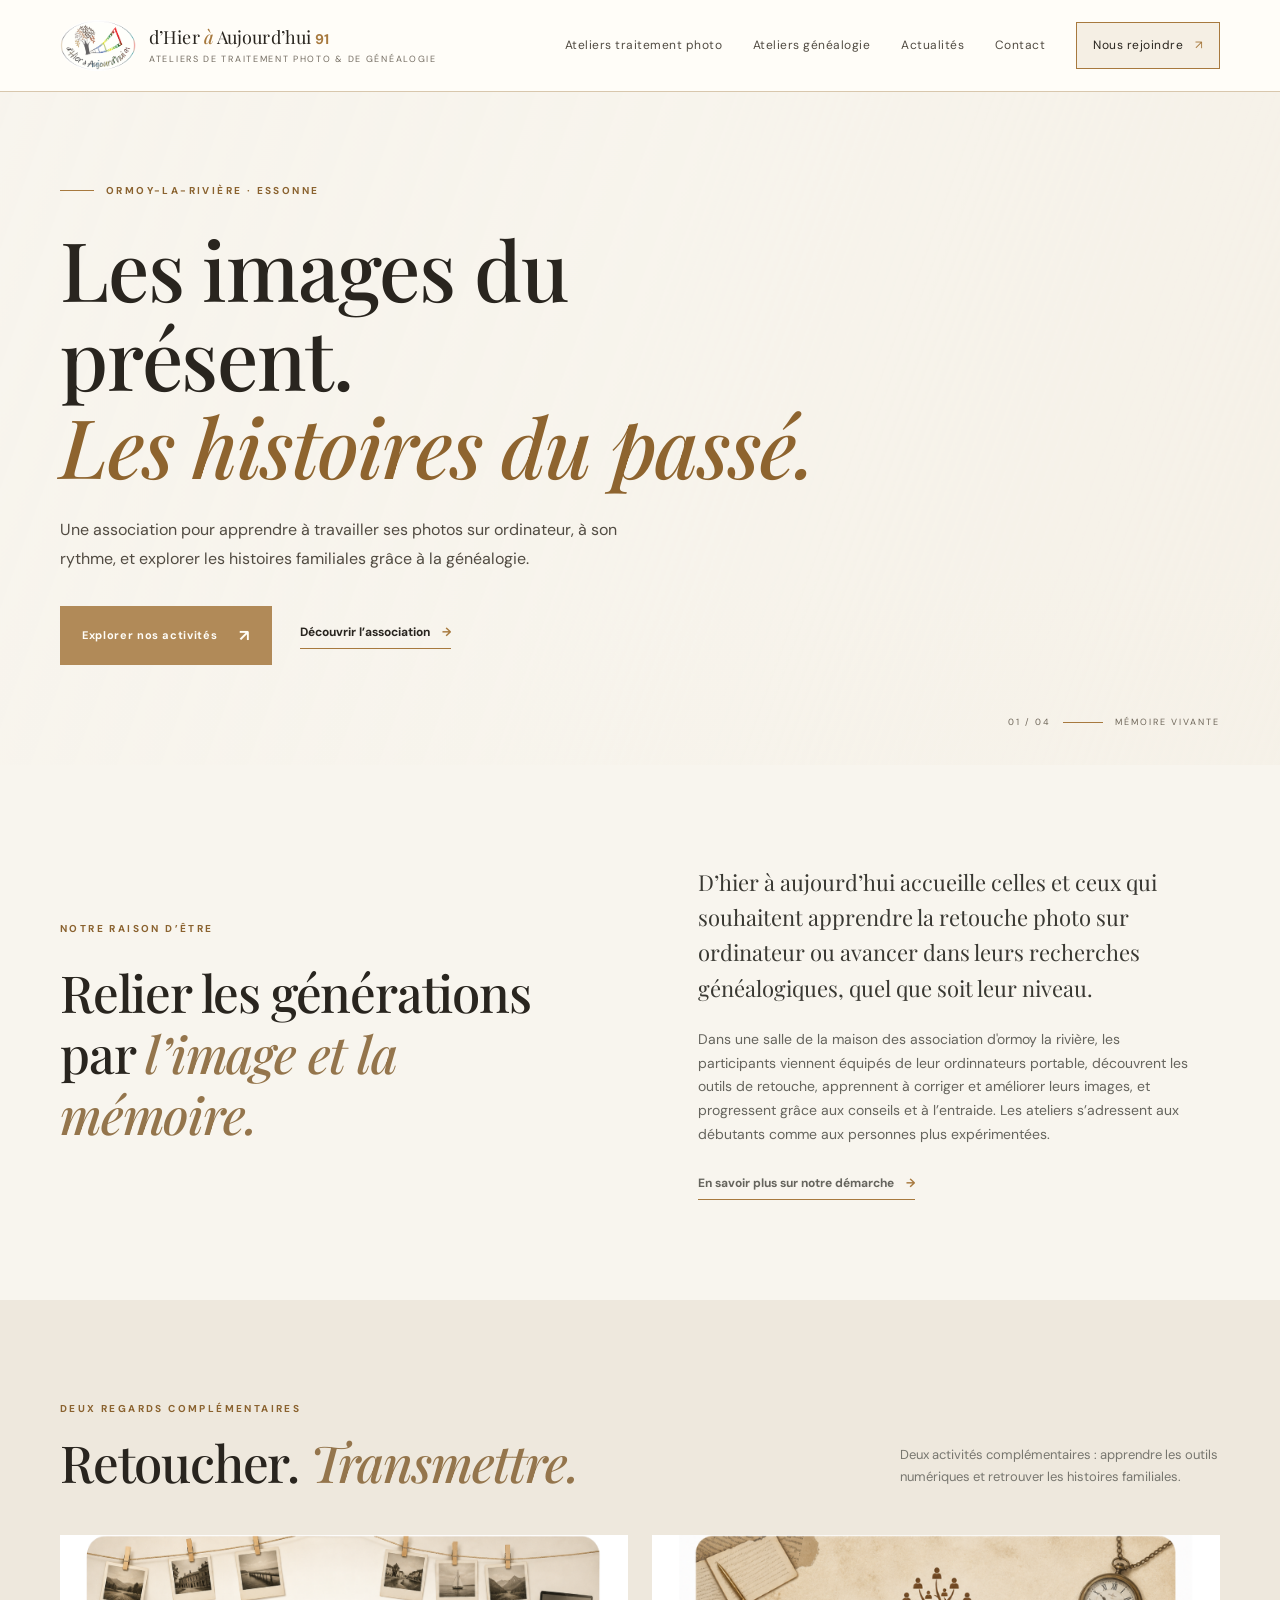
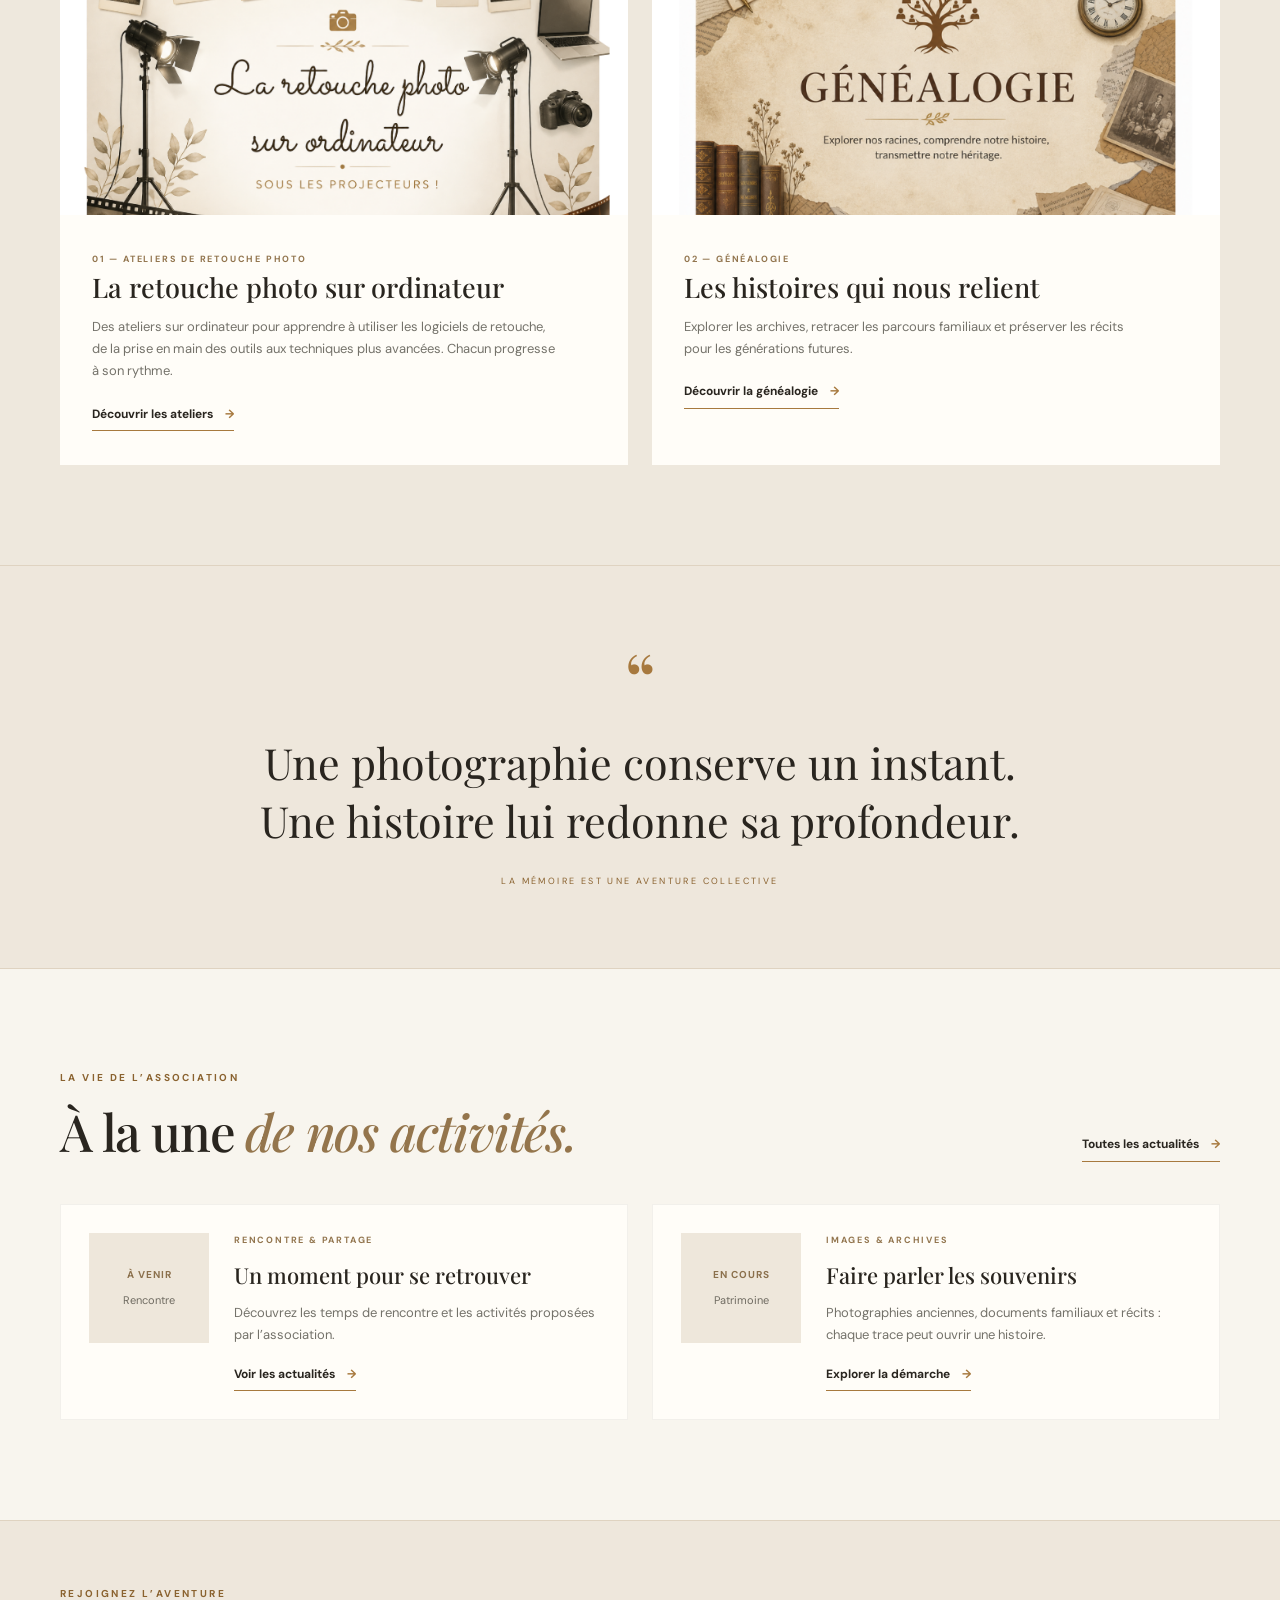
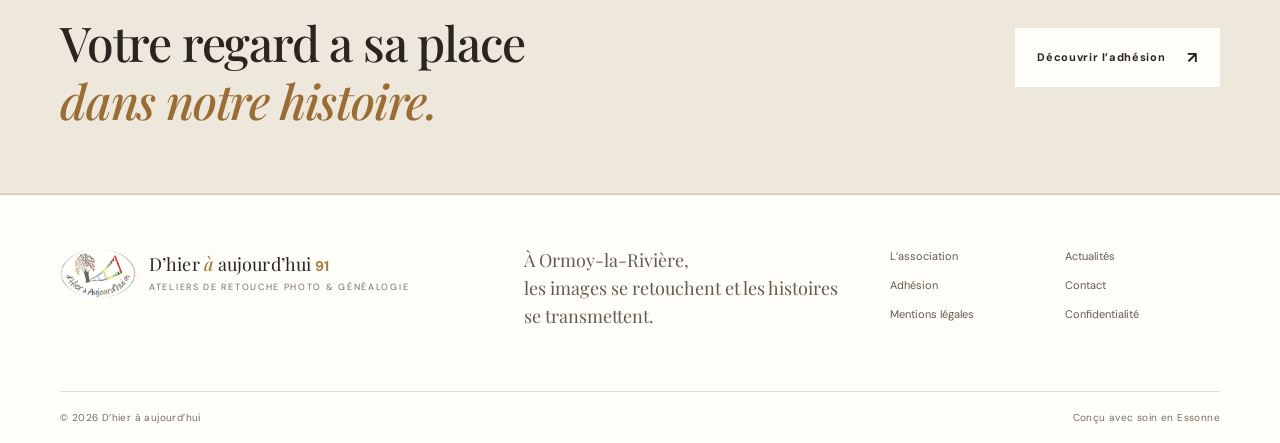
==== index.html @ 3e9edaaa "Update index.html ssssssssssssssssssssssssssss" ====
<!doctype html>


<html lang="fr">
  
<head>
  
  <meta charset="utf-8">
  <meta name="viewport" content="width=device-width, initial-scale=1">
  <title>D’hier à aujourd’hui — Retouche photo & généalogie à Ormoy-la-Rivière</title>
  <meta name="description" content="D’hier à aujourd’hui, association à Ormoy-la-Rivière : ateliers de retouche photo sur ordinateur et généalogie.">
  <meta name="robots" content="index,follow">
  <link rel="canonical" href="https://matmat-1313.github.io/D-hier-aujourd-hui-91-page-test/">
  <meta name="theme-color" content="#fffdf8">
  <meta property="og:type" content="website">
  <meta property="og:locale" content="fr_FR">
  <meta property="og:site_name" content="D’hier à aujourd’hui">
  <meta property="og:title" content="D’hier à aujourd’hui — La mémoire en images">
  <meta property="og:description" content="Apprendre la retouche photo sur ordinateur et explorer la généalogie à Ormoy-la-Rivière.">
  <meta property="og:url" content="https://matmat-1313.github.io/D-hier-aujourd-hui-91-page-test/">
  <link rel="icon" href="logo-association.png" type="image/svg+xml">
  <link rel="stylesheet" href="style.css">
  <script src="main.js" defer></script>
  
</head>

  
<body>
  
<a class="skip-link" href="#contenu">Aller au contenu</a>
<header class="site-header">
  <div class="container header-inner">
    <a class="brand" href="index.html" aria-label="D’hier à aujourd’hui, accueil">
      <img class="brand-logo" src="logo-association.png" alt="">
      <span class="brand-name">d’Hier <em>à</em> Aujourd’hui <strong class="brand-number">91</strong>
        <small>Ateliers de traitement photo & de généalogie</small>
      </span>
    </a>
    
    <button class="menu-toggle" aria-expanded="false" aria-controls="navigation" aria-label="Ouvrir le menu">
      <span></span>
      </span>
      <span></span>
    </button>
    
    <nav id="navigation" class="nav" aria-label="Navigation principale">
      <a href="photographie.html">Ateliers traitement photo</a>
      <a href="genealogie.html">Ateliers généalogie</a>
      <a href="actualites.html">Actualités</a>
      <a href="contact.html">Contact</a>
      <a class="nav-cta" href="adhesion.html">Nous rejoindre <span aria-hidden="true">↗</span>
      </a>
    </nav>
  </div>
</header>
  
<main id="contenu">
  <section class="hero">
    <div class="hero-image" role="img" aria-label="Composition artistique évoquant les archives photographiques et la mémoire"></div>
    <div class="hero-shade">
    </div>
    
    <div class="container hero-content">
      <p class="eyebrow">
        <span class="eyebrow-line">
      </span> Ormoy-la-Rivière · Essonne</p>
      
      <h1>Les images du présent.<br><em>Les histoires du passé.</em>
      </h1>
      
      <p class="hero-lede">Une association pour apprendre à travailler ses photos sur ordinateur, à son rythme, et explorer les histoires familiales grâce à la généalogie.</p>
      <div class="hero-actions">
        <a class="button button-bronze" href="photographie.html">Explorer nos activités <span aria-hidden="true">↗</span>
        </a>
        
        <a class="text-link light-link" href="association.html">Découvrir l’association <span aria-hidden="true">→</span>
        </a>
      </div>
    </div>
  
    <div class="hero-index" aria-hidden="true">01 / 04 <span>
    </span> MÉMOIRE VIVANTE</div>
  </section>
  
  <section class="intro section-pad">
    <div class="container intro-grid">
      
      <div>
        <p class="eyebrow dark-eyebrow">Notre raison d’être</p>
        <h2>Relier les générations<br>par <em>l’image et la mémoire.</em>
        </h2>
      </div>
      
      <div class="intro-copy">
        <p class="lead">D’hier à aujourd’hui accueille celles et ceux qui souhaitent apprendre la retouche photo sur ordinateur ou avancer dans leurs recherches généalogiques, quel que soit leur niveau.</p>
        <p>Dans une salle de la maison des association d'ormoy la rivière, les participants viennent équipés de leur ordinnateurs portable, découvrent les outils de retouche, apprennent à corriger et améliorer leurs images, et progressent grâce aux conseils et à l’entraide. Les ateliers s’adressent aux débutants comme aux personnes plus expérimentées.</p>
        <a class="text-link" href="association.html">En savoir plus sur notre démarche <span aria-hidden="true">→</span>
        </a>
      </div>
    </div>
  </section>
  
  <section class="feature-section section-pad">
    <div class="container">
      <div class="section-heading">
        
        <div>
          <p class="eyebrow">Deux regards complémentaires</p>
          <h2>Retoucher. <em>Transmettre.</em>
          </h2>
        </div>
        
        <p>Deux activités complémentaires : apprendre les outils numériques et retrouver les histoires familiales.</p>
      </div>
      
      <div class="feature-grid">

        <!--rectangle bouton atelier retouche photo-->
        
        <article class="feature-card photo-card">
          <div class="feature-art art-photo" role="img" aria-label="Illustration vintage d’un atelier de retouche photo sur ordinateur">
          <img src="accueil-retouche-photo.png" alt="">
          </div>

          <div class="feature-body">
            
            <span class="card-number">01 — ATELIERS DE RETOUCHE PHOTO</span>
            <h3>La retouche photo sur ordinateur</h3>
            <p>Des ateliers sur ordinateur pour apprendre à utiliser les logiciels de retouche, de la prise en main des outils aux techniques plus avancées. Chacun progresse à son rythme.</p>
            <a class="text-link" href="photographie.html">Découvrir les ateliers <span aria-hidden="true">→</span>
            </a>
          </div>
        </article>
       
        <!--rectangle bouton atelier retouche photo-->
        
        <article class="feature-card genea-card">
          <div class="feature-art art-archive" role="img" aria-label="Illustration vintage sur la généalogie, les archives et les racines familiales"><img src="accueil-genealogie.png" alt=""></div>
          
          <div class="feature-body">
            
            <span class="card-number">02 — GÉNÉALOGIE</span>
            <h3>Les histoires qui nous relient</h3>
            <p>Explorer les archives, retracer les parcours familiaux et préserver les récits pour les générations futures.</p>
            <a class="text-link" href="genealogie.html">Découvrir la généalogie <span aria-hidden="true">→</span>
            </a>
          </div>
        </article>
    
      </div>
    </div>
  </section>

  <!--fin de la section bouton ateliers-->

  
  <section class="quote-band">
    <div class="container quote-inner">
      <span class="quote-mark" aria-hidden="true">“</span>
      <blockquote>Une photographie conserve un instant.<br>Une histoire lui redonne sa profondeur.</blockquote>
      <p>LA MÉMOIRE EST UNE AVENTURE COLLECTIVE</p>
    </div>
  </section>
  
  <section class="news-preview section-pad">
    <div class="container">
      <div class="section-heading">
        
        <div>
          <p class="eyebrow dark-eyebrow">La vie de l’association</p>
          <h2>À la une <em>de nos activités.</em>
          </h2>
        </div>
        
        <a class="text-link" href="actualites.html">Toutes les actualités <span aria-hidden="true">→</span>
        </a>
      </div>
      
    <div class="news-grid">
      <article class="news-card">
        <div class="news-date">
          <span>À VENIR</span>
          <small>Rencontre</small>
        </div>
        
        <div>
          <p class="card-number">RENCONTRE & PARTAGE</p>
          <h3>Un moment pour se retrouver</h3>
          <p>Découvrez les temps de rencontre et les activités proposées par l’association.</p>
          <a class="text-link" href="actualites.html">Voir les actualités <span aria-hidden="true">→</span>
          </a>
        </div>
      </article>
      
      <article class="news-card">
        <div class="news-date">
          <span>EN COURS</span>
          <small>Patrimoine</small>
        </div>
        
        <div>
          <p class="card-number">IMAGES & ARCHIVES</p>
          <h3>Faire parler les souvenirs</h3>
          <p>Photographies anciennes, documents familiaux et récits : chaque trace peut ouvrir une histoire.</p>
          <a class="text-link" href="genealogie.html">Explorer la démarche <span aria-hidden="true">→</span>
          </a>
        </div>
      </article>
    </div>
  </div>
  </section>
  
  <section class="join-band">
    <div class="container join-inner">
      
      <div>
        <p class="eyebrow">Rejoignez l’aventure</p>
        <h2>Votre regard a sa place<br><em>dans notre histoire.</em>
        </h2>
      </div>
      <a class="button button-light" href="adhesion.html">Découvrir l’adhésion <span aria-hidden="true">↗</span>
      </a>
    </div>
  </section>
</main>
  
<footer class="site-footer">
  <div class="container footer-main">
    <a class="brand footer-brand" href="index.html">
      <img class="brand-logo" src="logo-association.png" alt="">
      <span class="brand-name">D’hier <em>à</em> aujourd’hui <strong class="brand-number">91</strong>
        <small>Ateliers de retouche photo & généalogie</small>
      </span>
    </a>
    
    <p>À Ormoy-la-Rivière,<br>les images se retouchent et les histoires se transmettent.</p>
    <div class="footer-links">
      <a href="association.html">L’association</a>
      <a href="actualites.html">Actualités</a>
      <a href="adhesion.html">Adhésion</a>
      <a href="contact.html">Contact</a>
      <a href="mentions-legales.html">Mentions légales</a>
      <a href="politique-confidentialite.html">Confidentialité</a>
    </div>
  </div>
  
  <div class="container footer-bottom">
    
    <span>© <span data-year>2026</span> D’hier à aujourd’hui</span>
    
    <span>Conçu avec soin en Essonne</span>
  </div>

      </footer>
  
    </body>

  
</html>
---- style.css ----
@import url('https://fonts.googleapis.com/css2?family=DM+Sans:wght@400;500;600;700&family=Playfair+Display:ital,wght@0,500;0,600;0,700;1,500;1,600&display=swap');

:root {
  --ink: #191917;
  --ink-soft: #292925;
  --paper: #f5f2eb;
  --paper-deep: #e9e3d8;
  --white: #fffdf8;
  --bronze: #b18a58;
  --bronze-light: #d3b68a;
  --muted: #77766f;
  --line: rgba(25, 25, 23, .15);
  --serif: "Playfair Display", Georgia, serif;
  --sans: "DM Sans", Arial, sans-serif;
  --container: 1160px;
}

* {
  box-sizing: border-box;
}

html {
  scroll-behavior: smooth;
  scroll-padding-top: 90px;
}

body {
  margin: 0;
  background: var(--paper);
  color: var(--ink);
  font-family: var(--sans);
  font-size: 16px;
  line-height: 1.7;
  -webkit-font-smoothing: antialiased;
}

img {
  max-width: 100%;
  height: auto;
}

a {
  color: inherit;
}

a:focus-visible, button:focus-visible {
  outline: 3px solid var(--bronze);
  outline-offset: 4px;
}

.container {
  width: min(var(--container), calc(100% - 48px));
  margin-inline: auto;
}

.skip-link {
  position: absolute;
  left: 16px;
  top: -60px;
  background: var(--white);
  padding: 10px 16px;
  z-index: 100;
  color: var(--ink);
}

.skip-link:focus {
  top: 12px;
}

.site-header {
  height: 92px;
  position: relative;
  z-index: 10;
  background: var(--ink);
  color: var(--white);
  border-bottom: 1px solid rgba(255, 255, 255, .12);
}

.header-inner {
  height: 100%;
  display: flex;
  align-items: center;
  justify-content: space-between;
  gap: 32px;
}

.brand {
  display: flex;
  align-items: center;
  gap: 13px;
  text-decoration: none;
  flex-shrink: 0;
}

.brand-mark {
  width: 48px;
  height: 48px;
  border: 1px solid var(--bronze);
  display: grid;
  place-items: center;
  font-family: var(--serif);
  font-size: 21px;
  letter-spacing: -2px;
  color: var(--white);
}

.brand-mark span {
  color: var(--bronze-light);
}

.brand-name {
  font-family: var(--serif);
  font-size: 18px;
  line-height: 1.25;
  letter-spacing: .1px;
}

.brand-name em {
  font-weight: 500;
  color: var(--bronze-light);
}

.brand-name small {
  display: block;
  font: 9px var(--sans);
  text-transform: uppercase;
  letter-spacing: 1.7px;
  color: #aaa79e;
  margin-top: 5px;
}

.nav {
  display: flex;
  align-items: center;
  gap: clamp(16px, 2.4vw, 34px);
}

.nav a {
  text-decoration: none;
  font-size: 12px;
  letter-spacing: .5px;
  color: #d6d2ca;
  transition: color .2s;
}

.nav a:hover, .nav a[aria-current=page] {
  color: var(--bronze-light);
}

.nav .nav-cta {
  border: 1px solid var(--bronze);
  padding: 12px 16px;
  color: var(--white);
}

.nav-cta span {
  color: var(--bronze-light);
  margin-left: 8px;
}

.menu-toggle {
  display: none;
  background: none;
  border: 0;
  color: white;
  width: 44px;
  height: 44px;
}

.menu-toggle span {
  height: 1px;
  width: 24px;
  background: white;
  display: block;
  margin: 7px auto;
}

.hero {
  position: relative;
  min-height: 650px;
  background: #24241f;
  overflow: hidden;
  display: flex;
  align-items: center;
  color: var(--white);
}

.hero-image {
  position: absolute;
  inset: 0;
  background: linear-gradient(110deg, rgba(18, 18, 16, .94) 0%, rgba(18, 18, 16, .75) 42%, rgba(18, 18, 16, .22) 100%), url('../images/hero.svg') center/cover no-repeat;
  transform: scale(1.01);
}

.hero-shade {
  position: absolute;
  inset: 0;
  background: linear-gradient(0deg, rgba(17, 17, 15, .32), transparent 38%);
}

.hero-content {
  position: relative;
  padding: 90px 0 100px;
  z-index: 1;
}

.eyebrow {
  font-size: 10px;
  font-weight: 700;
  letter-spacing: 2.4px;
  text-transform: uppercase;
  color: var(--bronze-light);
  display: flex;
  align-items: center;
  gap: 12px;
  margin: 0 0 25px;
}

.eyebrow-line {
  height: 1px;
  width: 34px;
  background: var(--bronze);
}

h1, h2, h3, p {
  margin-top: 0;
}

h1, h2, h3 {
  font-weight: 500;
}

h1, h2 {
  font-family: var(--serif);
  letter-spacing: -1.2px;
}

h1 {
  font-size: clamp(48px, 6.5vw, 82px);
  line-height: 1.08;
  margin-bottom: 25px;
  max-width: 800px;
}

h1 em, h2 em {
  font-weight: 500;
  color: var(--bronze-light);
}

.hero-lede {
  max-width: 560px;
  color: #d0cec7;
  font-size: 16px;
  line-height: 1.85;
  margin-bottom: 32px;
}

.hero-actions {
  display: flex;
  align-items: center;
  gap: 28px;
  flex-wrap: wrap;
}

.button {
  display: inline-flex;
  align-items: center;
  justify-content: center;
  gap: 22px;
  padding: 15px 21px;
  text-decoration: none;
  font-size: 11px;
  letter-spacing: .65px;
  font-weight: 700;
  border: 1px solid transparent;
  transition: transform .2s, background .2s;
}

.button:hover {
  transform: translateY(-2px);
}

.button-bronze {
  background: var(--bronze);
  color: #171715;
}

.button-bronze:hover {
  background: var(--bronze-light);
}

.button-light {
  background: var(--white);
  color: var(--ink);
}

.button-dark {
  background: var(--ink);
  color: var(--white);
}

.button span {
  font-size: 16px;
}

.text-link {
  display: inline-flex;
  gap: 12px;
  align-items: center;
  text-decoration: none;
  font-size: 12px;
  font-weight: 700;
  border-bottom: 1px solid var(--bronze);
  padding-bottom: 6px;
}

.text-link span {
  color: var(--bronze);
}

.light-link {
  color: var(--white);
}

.hero-index {
  position: absolute;
  right: max(24px, calc((100vw - var(--container))/2));
  bottom: 35px;
  font-size: 9px;
  letter-spacing: 2px;
  color: #b8b5ad;
  display: flex;
  align-items: center;
  gap: 12px;
}

.hero-index span {
  width: 40px;
  height: 1px;
  background: var(--bronze);
}

.section-pad {
  padding: 100px 0;
}

.intro-grid {
  display: grid;
  grid-template-columns: 1fr 1fr;
  gap: 10%;
  align-items: center;
}

.dark-eyebrow {
  color: #88704d;
}

.intro h2, .section-heading h2, .content-narrow h2, .contact-grid h2 {
  font-size: clamp(34px, 4vw, 51px);
  line-height: 1.2;
  margin-bottom: 0;
}

.intro h2 em, .section-heading h2 em, .content-narrow h2 em, .contact-grid h2 em {
  color: #94754c;
}

.intro-copy {
  max-width: 490px;
  color: #65645d;
  font-size: 14px;
}

.lead {
  font-family: var(--serif);
  font-size: 22px;
  line-height: 1.6;
  color: var(--ink);
}

.intro-copy .lead {
  font-size: 22px;
  color: #393832;
}

.intro-copy p:not(.lead) {
  margin-bottom: 24px;
}

.feature-section {
  background: #eae6de;
}

.section-heading {
  display: flex;
  align-items: end;
  justify-content: space-between;
  gap: 30px;
  margin-bottom: 42px;
}

.section-heading .eyebrow {
  margin-bottom: 15px;
}

.section-heading>p {
  max-width: 320px;
  font-size: 13px;
  color: #77766f;
  margin-bottom: 5px;
}

.feature-grid {
  display: grid;
  grid-template-columns: 1fr 1fr;
  gap: 24px;
}

.feature-card {
  background: var(--white);
  min-width: 0;
}

.feature-art {
  height: 280px;
  position: relative;
  overflow: hidden;
  background-color: #383832;
}

.feature-body {
  padding: 28px 32px 34px;
}

.card-number {
  font-size: 9px;
  font-weight: 700;
  letter-spacing: 1.8px;
  color: #92754e;
  margin-bottom: 14px;
}

.feature-body h3, .news-card h3, .news-row h3 {
  font-family: var(--serif);
  font-size: 27px;
  line-height: 1.25;
  margin-bottom: 12px;
}

.feature-body p, .news-card p:not(.card-number), .news-row p:not(.card-number) {
  font-size: 13px;
  color: #74726a;
  max-width: 470px;
}

.feature-body .text-link {
  margin-top: 8px;
}

.art-photo, .art-archive, .art-portrait, .art-details {
  background-position: center;
  background-size: cover;
  background-repeat: no-repeat;
}

.art-photo {
  background-image: url('../images/accueil-retouche-photo.png');
}

.art-archive {
  background-image: url('../images/accueil-genealogie.png');
}

.art-portrait {
  background-image: url('../images/portrait.svg');
}

.art-details {
  background-image: url('../images/details.svg');
}

.quote-band {
  background: var(--ink);
  color: var(--white);
  padding: 78px 0;
  text-align: center;
}

.quote-inner {
  max-width: 800px;
}

.quote-mark {
  font-family: var(--serif);
  font-size: 78px;
  line-height: .9;
  color: var(--bronze);
}

blockquote {
  font-family: var(--serif);
  font-size: clamp(27px, 4vw, 43px);
  line-height: 1.35;
  margin: 14px 0 25px;
}

.quote-inner p {
  font-size: 9px;
  letter-spacing: 2.4px;
  color: var(--bronze-light);
  margin: 0;
}

.news-preview {
  background: var(--paper);
}

.news-grid {
  display: grid;
  grid-template-columns: 1fr 1fr;
  gap: 24px;
}

.news-card {
  display: grid;
  grid-template-columns: 120px 1fr;
  gap: 25px;
  padding: 28px;
  background: var(--white);
  border: 1px solid rgba(0, 0, 0, .05);
}

.news-date {
  background: var(--paper-deep);
  display: flex;
  flex-direction: column;
  justify-content: center;
  align-items: center;
  text-align: center;
  padding: 20px 8px;
  align-self: start;
  min-height: 110px;
  color: #8b704c;
}

.news-date span {
  font-size: 10px;
  font-weight: 700;
  letter-spacing: 1px;
}

.news-date small {
  font-size: 11px;
  color: #6f6b61;
  margin-top: 8px;
}

.news-card h3 {
  font-size: 22px;
}

.news-card .text-link {
  margin-top: 4px;
}

.join-band {
  background: #262621;
  color: var(--white);
  padding: 64px 0;
}

.join-inner {
  display: flex;
  align-items: center;
  justify-content: space-between;
  gap: 30px;
}

.join-inner .eyebrow {
  margin-bottom: 12px;
}

.join-inner h2 {
  font-size: clamp(32px, 4vw, 48px);
  line-height: 1.2;
  margin: 0;
}

.join-inner h2 em {
  color: var(--bronze-light);
}

.site-footer {
  background: #171715;
  color: #d2cfc7;
  padding: 52px 0 0;
}

.footer-main {
  display: grid;
  grid-template-columns: 1.3fr 1fr 1fr;
  gap: 35px;
  align-items: start;
  padding-bottom: 42px;
}

.footer-brand {
  align-self: start;
}

.footer-main>p {
  font-family: var(--serif);
  font-size: 18px;
  line-height: 1.55;
  color: #aaa69d;
}

.footer-links {
  display: grid;
  grid-template-columns: 1fr 1fr;
  gap: 10px 20px;
}

.footer-links a {
  font-size: 11px;
  text-decoration: none;
  color: #c0bcb2;
}

.footer-links a:hover {
  color: var(--bronze-light);
}

.footer-bottom {
  border-top: 1px solid rgba(255, 255, 255, .13);
  padding: 17px 0;
  display: flex;
  justify-content: space-between;
  gap: 20px;
  font-size: 10px;
  color: #89877f;
  letter-spacing: .4px;
}

.page-hero {
  background: #22221e;
  color: var(--white);
  padding: 100px 0 95px;
  position: relative;
  overflow: hidden;
}

.page-hero:after {
  content: "";
  position: absolute;
  width: 420px;
  height: 420px;
  border: 1px solid rgba(177, 138, 88, .25);
  border-radius: 50%;
  right: -120px;
  top: -180px;
  box-shadow: 0 0 0 45px rgba(177, 138, 88, .04), 0 0 0 90px rgba(177, 138, 88, .03);
}

.page-hero .container {
  position: relative;
  z-index: 1;
}

.page-hero h1 {
  font-size: clamp(44px, 6vw, 70px);
  max-width: 780px;
}

.page-hero .hero-lede {
  margin-bottom: 0;
}

.page-hero-photo {
  background: linear-gradient(90deg, rgba(25, 25, 22, .97), rgba(25, 25, 22, .68)), url('../images/photo-landscape.svg') center/cover;
}

.page-hero-genea {
  background: linear-gradient(90deg, rgba(25, 25, 22, .97), rgba(25, 25, 22, .68)), url('../images/archive.svg') center/cover;
}

.page-hero-news {
  background: linear-gradient(90deg, rgba(25, 25, 22, .97), rgba(25, 25, 22, .75)), url('../images/details.svg') center/cover;
}

.page-hero-join {
  background: linear-gradient(90deg, rgba(25, 25, 22, .97), rgba(25, 25, 22, .7)), url('../images/hero.svg') center/cover;
}

.compact-hero {
  padding: 75px 0;
}

.content-narrow {
  max-width: 820px;
}

.content-narrow>p {
  color: #64635d;
  font-size: 15px;
}

.content-narrow h2 {
  margin: 0 0 25px;
}

.content-narrow h2.subheading {
  margin-top: 54px;
}

.values-grid, .steps-grid {
  display: grid;
  grid-template-columns: repeat(3, 1fr);
  gap: 20px;
  margin: 42px 0;
}

.values-grid article, .steps-grid article {
  border-top: 1px solid var(--bronze);
  padding-top: 17px;
}

.values-grid article>span, .steps-grid article>span {
  font-size: 10px;
  letter-spacing: 1px;
  color: #92754e;
}

.values-grid h3, .steps-grid h3 {
  font-family: var(--serif);
  font-size: 22px;
  margin: 9px 0;
}

.values-grid p, .steps-grid p {
  font-size: 13px;
  color: #74726a;
}

.notice {
  border: 1px solid #d5c8b4;
  background: #eee8dd;
  padding: 20px 23px;
  margin: 35px 0;
  color: #555249;
}

.notice strong {
  font-family: var(--serif);
  font-size: 18px;
  color: var(--ink);
}

.notice p {
  font-size: 13px;
  margin: 6px 0 0;
}

.notice-warm {
  background: #eee5d7;
}

.gallery-grid {
  display: grid;
  grid-template-columns: 1fr 1fr;
  gap: 25px;
}

.gallery-item {
  margin: 0;
  background: var(--white);
  min-width: 0;
}

.gallery-art {
  height: 310px;
  background-color: #35352f;
}

.gallery-landscape {
  grid-row: span 2;
}

.gallery-landscape .gallery-art {
  height: 430px;
}

.gallery-item figcaption {
  padding: 18px 22px 22px;
  display: grid;
  gap: 5px;
}

.gallery-item figcaption span {
  font-size: 9px;
  letter-spacing: 1.6px;
  color: #94754c;
}

.gallery-item figcaption strong {
  font-family: var(--serif);
  font-size: 20px;
  font-weight: 500;
}

.news-list {
  border-top: 1px solid var(--line);
}

.news-row {
  display: grid;
  grid-template-columns: 130px 1fr 25px;
  gap: 30px;
  padding: 28px 0;
  border-bottom: 1px solid var(--line);
  align-items: center;
}

.large-date {
  min-height: 90px;
}

.news-row h3 {
  margin-bottom: 8px;
}

.news-row p:not(.card-number) {
  margin-bottom: 0;
}

.news-arrow {
  font-size: 23px;
  color: #92754e;
}

.contact-grid {
  display: grid;
  grid-template-columns: 1.1fr .9fr;
  gap: 90px;
  align-items: start;
}

.contact-grid h2 {
  margin-bottom: 24px;
}

.contact-grid>div>p:not(.eyebrow) {
  color: #69675f;
  font-size: 14px;
}

.contact-detail {
  display: flex;
  gap: 18px;
  margin-top: 25px;
}

.contact-detail>span {
  font-size: 10px;
  color: #92754e;
  letter-spacing: 1px;
}

.contact-detail strong {
  font-family: var(--serif);
  font-size: 17px;
}

.contact-detail p {
  font-size: 13px;
  color: #74726a;
  margin: 2px 0;
}

.contact-panel {
  background: #22221e;
  color: var(--white);
  padding: 34px;
}

.contact-panel h3 {
  font-family: var(--serif);
  font-size: 28px;
}

.contact-panel>p:not(.eyebrow) {
  font-size: 13px;
  color: #c5c1b7;
  margin-bottom: 25px;
}

.small-note {
  font-size: 10px!important;
  color: #a6a196!important;
  margin: 18px 0 0!important;
}

.legal-content h2 {
  font-size: 27px;
  margin: 36px 0 10px;
}

.legal-content p {
  font-size: 14px;
  color: #64635d;
}

.legal-content .notice p {
  color: #555249;
}

@media (max-width: 900px) {
  .nav {
    gap: 14px;
  }

  .nav a {
    font-size: 11px;
  }

  .brand-name {
    font-size: 16px;
  }

  .intro-grid {
    gap: 6%;
  }

  .footer-main {
    grid-template-columns: 1fr 1fr;
  }

  .footer-links {
    grid-column: 1/-1;
  }

  .contact-grid {
    gap: 45px;
  }
}

@media (max-width: 700px) {
  .container {
    width: min(100% - 36px, var(--container));
  }

  .site-header {
    height: 78px;
  }

  .brand-mark {
    width: 42px;
    height: 42px;
  }

  .brand-name {
    font-size: 15px;
  }

  .brand-name small {
    font-size: 8px;
    letter-spacing: 1px;
  }

  .menu-toggle {
    display: block;
    cursor: pointer;
  }

  .nav {
    display: none;
    position: absolute;
    top: 78px;
    left: 0;
    right: 0;
    padding: 22px 24px 26px;
    background: #171715;
    border-top: 1px solid rgba(255, 255, 255, .12);
    align-items: stretch;
    flex-direction: column;
    gap: 0;
  }

  .nav.is-open {
    display: flex;
  }

  .nav a {
    font-size: 13px;
    padding: 13px 0;
    border-bottom: 1px solid rgba(255, 255, 255, .08);
  }

  .nav .nav-cta {
    margin-top: 14px;
    text-align: center;
    padding: 12px;
  }

  .hero {
    min-height: 610px;
  }

  .hero-content {
    padding: 75px 0 95px;
  }

  .hero-image {
    background-position: 60% center;
  }

  .hero-lede {
    font-size: 15px;
  }

  .hero-index {
    bottom: 20px;
    font-size: 8px;
  }

  .section-pad {
    padding: 70px 0;
  }

  .intro-grid, .feature-grid, .news-grid, .contact-grid {
    grid-template-columns: 1fr;
  }

  .intro-grid {
    gap: 26px;
  }

  .section-heading {
    display: block;
  }

  .section-heading>p {
    margin-top: 18px;
  }

  .feature-art {
    height: 230px;
  }

  .feature-body {
    padding: 25px;
  }

  .news-card {
    grid-template-columns: 92px 1fr;
    gap: 18px;
    padding: 20px;
  }

  .news-date {
    min-height: 100px;
  }

  .join-inner {
    align-items: flex-start;
    flex-direction: column;
  }

  .join-band {
    padding: 48px 0;
  }

  .footer-main {
    grid-template-columns: 1fr;
    gap: 24px;
  }

  .footer-links {
    grid-column: auto;
  }

  .footer-bottom {
    flex-direction: column;
    gap: 4px;
  }

  .page-hero {
    padding: 75px 0;
  }

  .page-hero:after {
    right: -250px;
  }

  .values-grid, .steps-grid {
    grid-template-columns: 1fr;
    gap: 12px;
    margin: 30px 0;
  }

  .values-grid article, .steps-grid article {
    padding-bottom: 12px;
  }

  .gallery-grid {
    grid-template-columns: 1fr;
  }

  .gallery-landscape {
    grid-row: auto;
  }

  .gallery-landscape .gallery-art, .gallery-art {
    height: 280px;
  }

  .news-row {
    grid-template-columns: 82px 1fr;
    gap: 16px;
  }

  .news-arrow {
    display: none;
  }

  .contact-grid {
    gap: 35px;
  }

  .contact-panel {
    padding: 26px;
  }

  .hero-actions {
    gap: 20px;
  }
}

@media (prefers-reduced-motion: reduce) {
  html {
    scroll-behavior: auto;
  }

  *, *::before, *::after {
    transition: none!important;
    animation: none!important;
  }
}

/* THEME CLAIR GLOBAL — harmonie ivoire, blanc cassé et bronze */

:root {
  color-scheme: light;
  --ink: #29251f;
  --ink-soft: #f1ece3;
  --paper: #f8f5ee;
  --paper-deep: #eee7db;
  --white: #fffdf8;
  --bronze: #a7793e;
  --bronze-light: #9a6d35;
  --muted: #6f6a60;
  --line: rgba(41, 37, 31, .17);
}

body {
  background: var(--paper);
  color: var(--ink);
}

.site-header {
  background: #fffdf8;
  color: var(--ink);
  border-bottom: 1px solid #d8c7ad;
}

.brand-mark {
  color: var(--ink);
  background: #fffdf8;
  border-color: var(--bronze);
}

.brand-name em {
  color: var(--bronze);
}

.brand-name small {
  color: #746d62;
}

.nav a {
  color: #514b42;
}

.nav a:hover, .nav a[aria-current=page] {
  color: var(--bronze);
}

.nav .nav-cta {
  color: var(--ink);
  background: #f5efe4;
}

.nav-cta span {
  color: var(--bronze);
}

.menu-toggle {
  color: var(--ink);
}

.menu-toggle span {
  background: var(--ink);
}

.hero {
  background: #eee6d8;
  color: var(--ink);
}

.hero-image {
  background-image: linear-gradient(110deg, rgba(248, 245, 238, .97) 0%, rgba(248, 245, 238, .88) 42%, rgba(248, 245, 238, .38) 100%), url('../images/hero.svg');
}

.hero-shade {
  background: linear-gradient(0deg, rgba(248, 245, 238, .25), transparent 38%);
}

.eyebrow {
  color: #8a622f;
}

h1 em, h2 em {
  color: #8e642f;
}

.hero-lede {
  color: #514b42;
}

.hero-index {
  color: #6e6659;
}

.button-bronze {
  background: #b18a58;
  color: #fffdf8;
}

.button-bronze:hover {
  background: #946b39;
  color: white;
}

.button-dark {
  background: #e9dfcf;
  color: var(--ink);
  border-color: #d1c0a5;
}

.light-link {
  color: var(--ink);
}

.feature-section {
  background: #eee8dd;
}

.quote-band {
  background: #eee7dc;
  color: var(--ink);
  border-block: 1px solid #dfd3c1;
}

.quote-inner p {
  color: #8a622f;
}

.news-preview {
  background: var(--paper);
}

.join-band {
  background: #eee7dc;
  color: var(--ink);
  border-block: 1px solid #dfd3c1;
}

.site-footer {
  background: #fffdf8;
  color: #514b42;
  border-top: 1px solid #d8c7ad;
}

.footer-main>p {
  color: #6f685d;
}

.footer-links a {
  color: #514b42;
}

.footer-links a:hover {
  color: var(--bronze);
}

.footer-bottom {
  border-top-color: rgba(41, 37, 31, .15);
  color: #746d62;
}

.page-hero {
  background: #eee7dc;
  color: var(--ink);
  border-bottom: 1px solid #e0d3bf;
}

.page-hero:after {
  border-color: rgba(167, 121, 62, .22);
  box-shadow: 0 0 0 45px rgba(167, 121, 62, .035), 0 0 0 90px rgba(167, 121, 62, .025);
}

.page-hero-photo {
  background-image: linear-gradient(90deg, rgba(248, 245, 238, .96), rgba(248, 245, 238, .75)), url('../images/photo-landscape.svg');
}

.page-hero-genea {
  background-image: linear-gradient(90deg, rgba(248, 245, 238, .96), rgba(248, 245, 238, .75)), url('../images/archive.svg');
}

.page-hero-news {
  background-image: linear-gradient(90deg, rgba(248, 245, 238, .96), rgba(248, 245, 238, .78)), url('../images/details.svg');
}

.page-hero-join {
  background-image: linear-gradient(90deg, rgba(248, 245, 238, .96), rgba(248, 245, 238, .75)), url('../images/hero.svg');
}

.contact-panel {
  background: #fffdf8;
  color: var(--ink);
  border: 1px solid #ded2c0;
}

.contact-panel>p:not(.eyebrow) {
  color: #625b50;
}

.small-note {
  color: #746d62!important;
}

.notice, .notice-warm {
  background: #f0e7d8;
  border-color: #d8c4a6;
  color: #51483c;
}

.notice strong {
  color: var(--ink);
}

@media (max-width: 700px) {
  .nav {
    background: #fffdf8;
    border-top: 1px solid #d8c7ad;
  }

  .nav a {
    border-bottom-color: rgba(41, 37, 31, .1);
  }

  .nav .nav-cta {
    background: #f5efe4;
  }
}

/* LOGO OFFICIEL + THEME CLAIR HARMONISE */

.brand-logo {
  display: block;
  width: 76px;
  height: 52px;
  object-fit: contain;
  flex: 0 0 auto;
  background: #fffdf8;
}

.brand-number {
  color: var(--bronze);
  font-family: var(--sans);
  font-size: .78em;
  font-weight: 700;
}

.brand-name {
  color: var(--ink);
}

.brand-name small {
  color: #746d62;
}

.site-header {
  background: #fffdf8;
  color: var(--ink);
  border-bottom: 1px solid #d8c7ad;
}

.hero {
  background: #f1eadd;
  color: var(--ink);
}

.hero-image {
  background-image: linear-gradient(110deg, rgba(248, 245, 238, .97) 0%, rgba(248, 245, 238, .90) 48%, rgba(248, 245, 238, .60) 100%), url('../images/hero.svg');
}

.hero-shade {
  background: linear-gradient(0deg, rgba(248, 245, 238, .15), transparent 38%);
}

.hero-lede {
  color: #514b42;
}

.hero-index {
  color: #6e6659;
}

.page-hero {
  background: #f0e8dc;
  color: var(--ink);
}

.page-hero-photo {
  background-image: linear-gradient(90deg, rgba(248, 245, 238, .96), rgba(248, 245, 238, .78)), url('../images/photo-landscape.svg');
}

.page-hero-genea {
  background-image: linear-gradient(90deg, rgba(248, 245, 238, .96), rgba(248, 245, 238, .78)), url('../images/archive.svg');
}

.page-hero-news {
  background-image: linear-gradient(90deg, rgba(248, 245, 238, .96), rgba(248, 245, 238, .80)), url('../images/details.svg');
}

.page-hero-join {
  background-image: linear-gradient(90deg, rgba(248, 245, 238, .96), rgba(248, 245, 238, .78)), url('../images/hero.svg');
}

.quote-band, .join-band {
  background: #eee7dc;
  color: var(--ink);
  border-block: 1px solid #dfd3c1;
}

.quote-inner p {
  color: #8a622f;
}

.site-footer {
  background: #fffdf8;
  color: #514b42;
  border-top: 1px solid #d8c7ad;
}

.footer-main>p, .footer-links a {
  color: #625b50;
}

.footer-bottom {
  border-top-color: rgba(41, 37, 31, .15);
  color: #746d62;
}

.contact-panel {
  background: #fffdf8;
  color: var(--ink);
  border: 1px solid #ded2c0;
}

.contact-panel>p:not(.eyebrow) {
  color: #625b50;
}

@media (max-width: 700px) {
  .brand-logo {
    width: 58px;
    height: 40px;
  }

  .brand {
    gap: 9px;
  }

  .brand-name {
    font-size: 14px;
  }

  .brand-name small {
    font-size: 7px;
    letter-spacing: .7px;
  }

  .nav {
    background: #fffdf8;
    border-top: 1px solid #d8c7ad;
  }

  .nav a {
    color: #514b42;
    border-bottom-color: rgba(41, 37, 31, .1);
  }

  .nav .nav-cta {
    background: #f5efe4;
    color: var(--ink);
  }
}
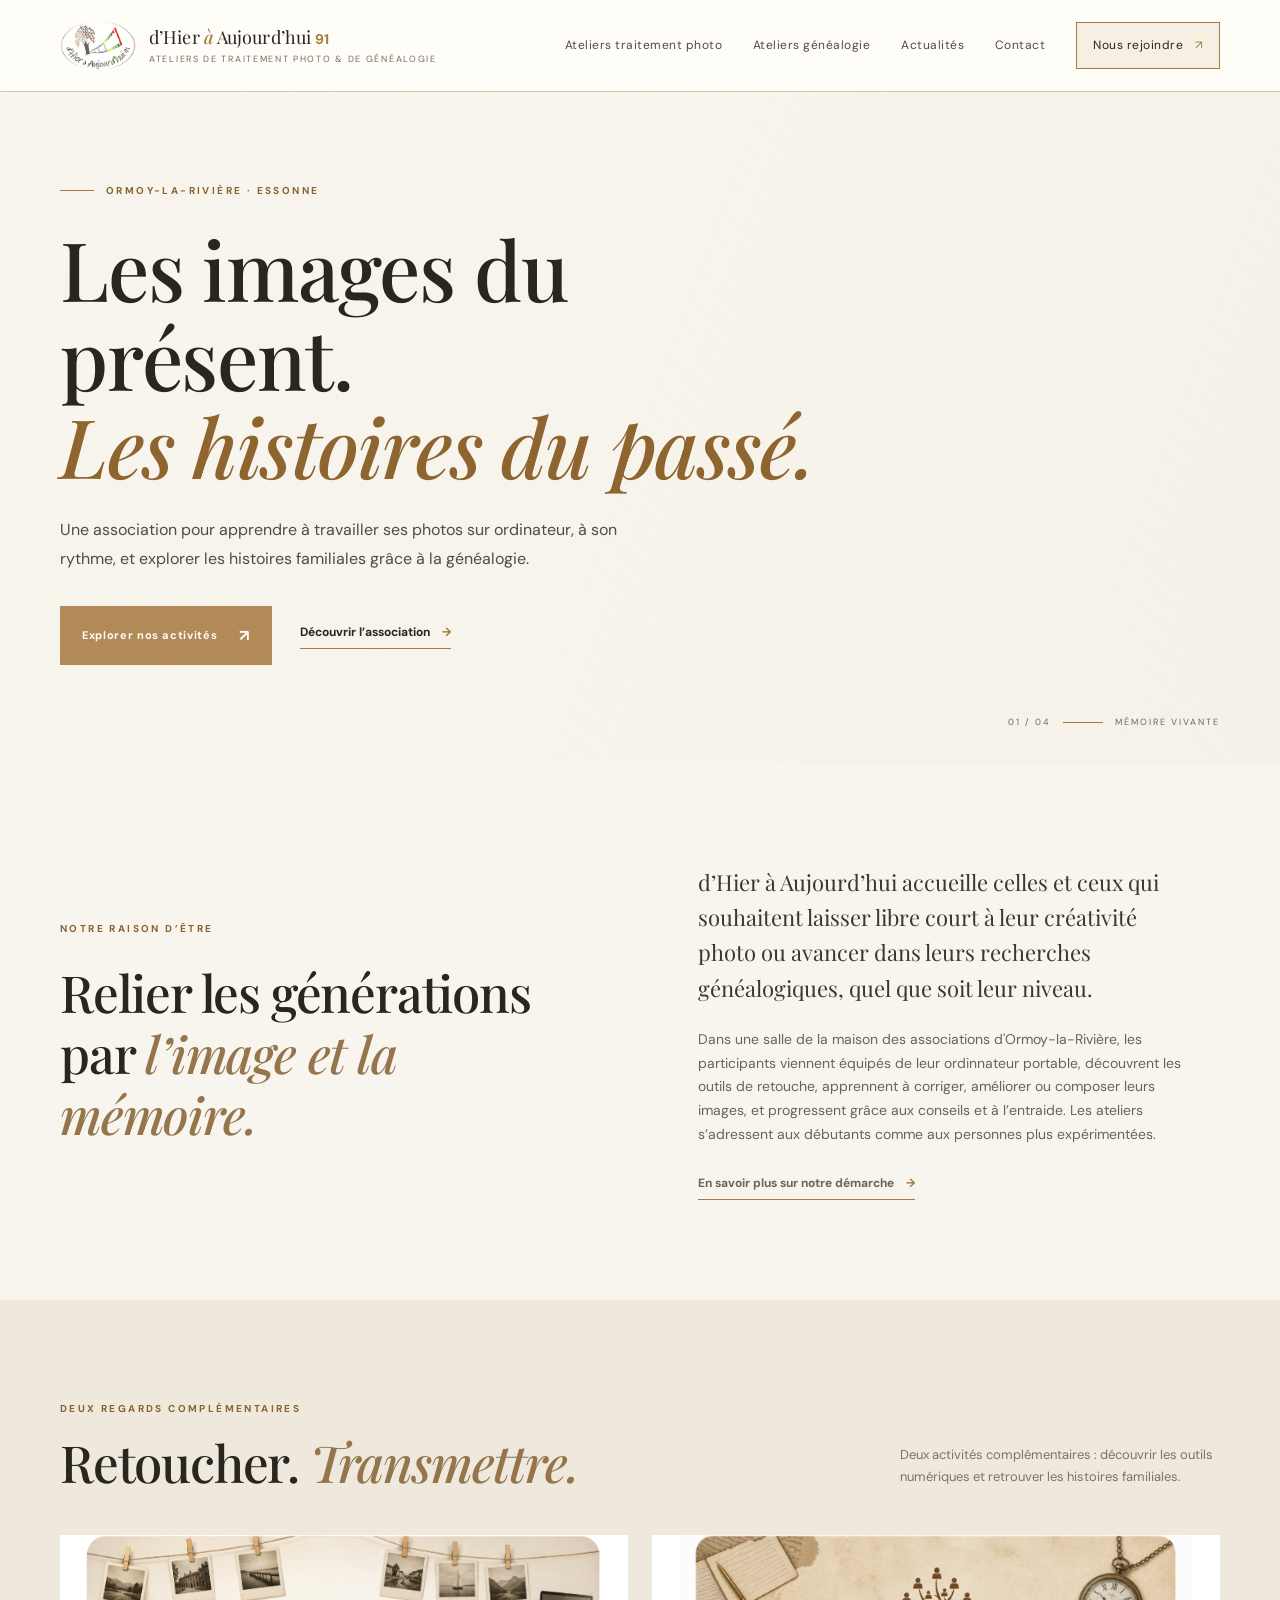
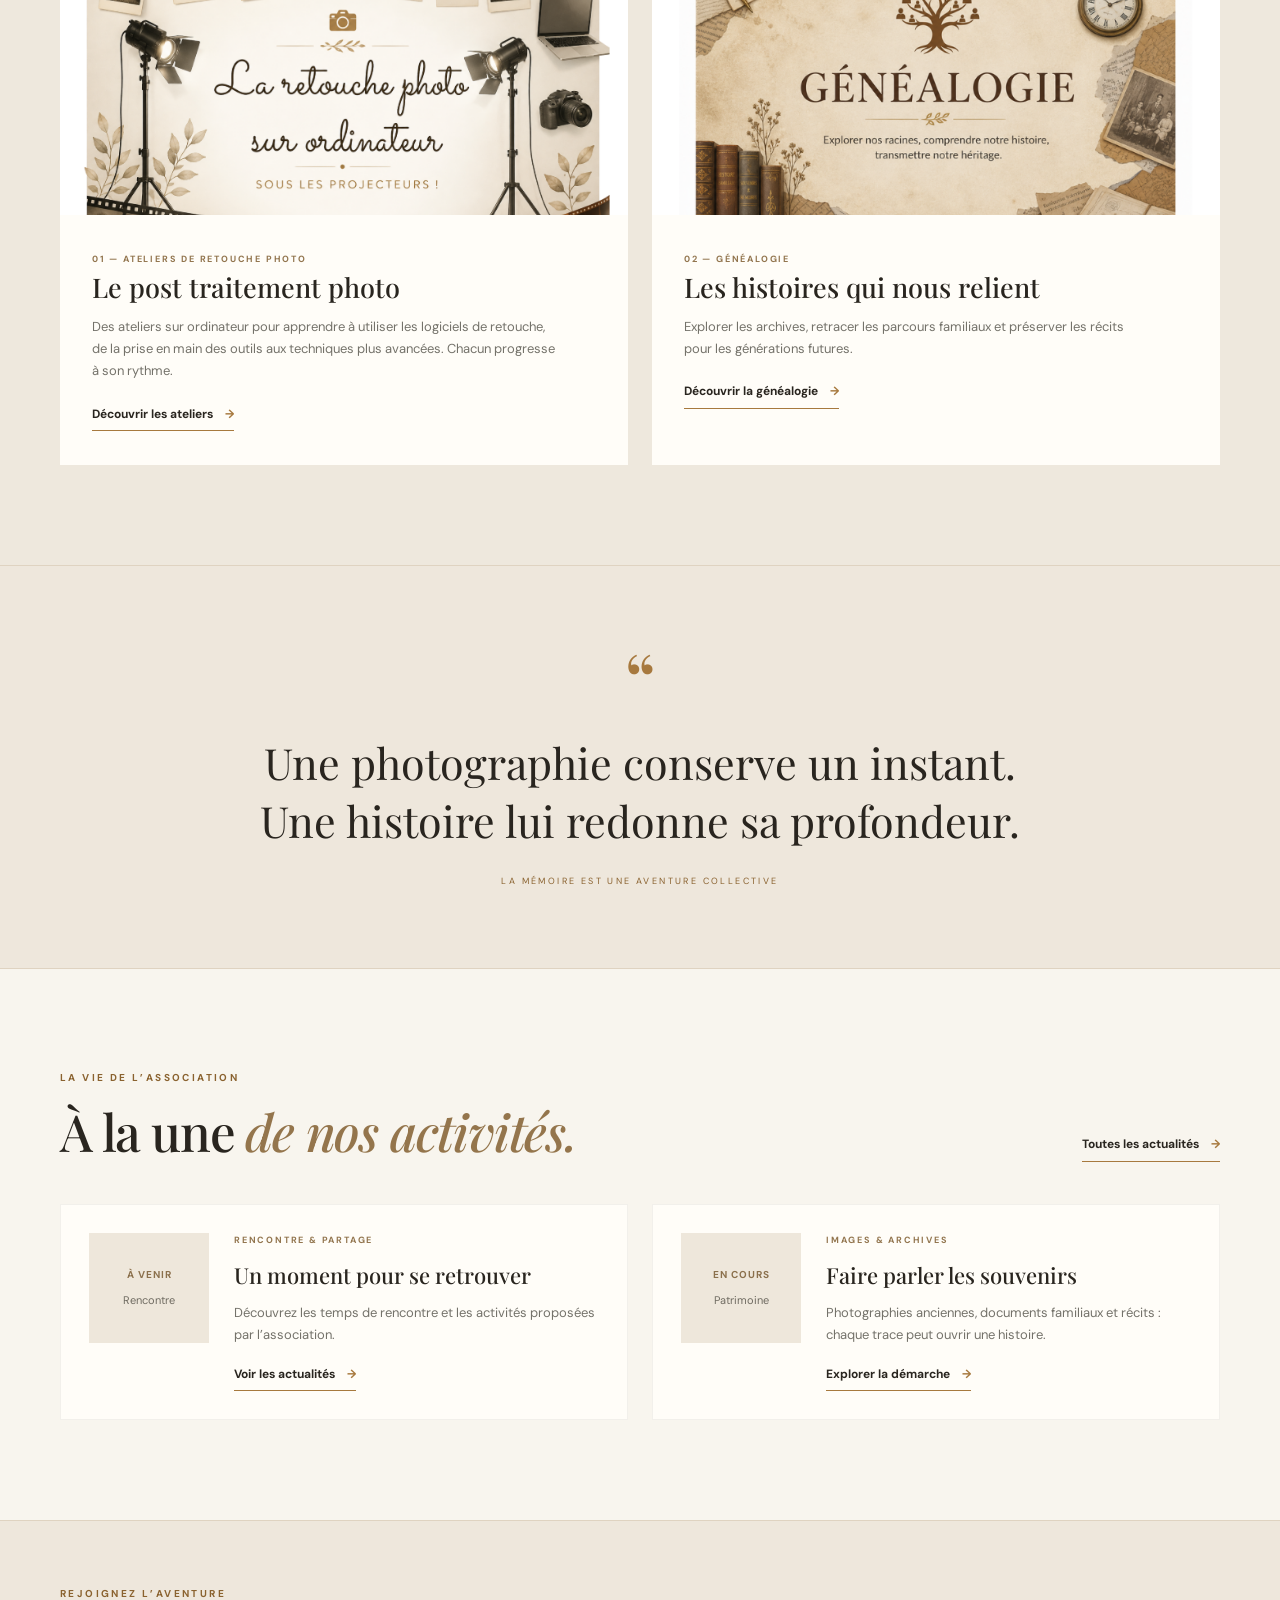
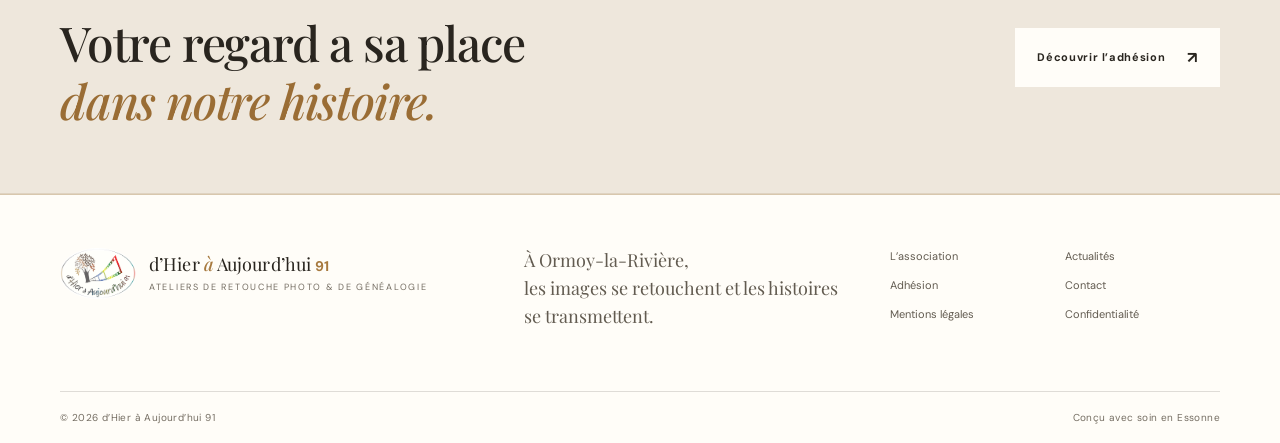
==== commit 44552793: "Update index.html modif divers" ====
--- a/index.html
+++ b/index.html
@@ -7,7 +7,7 @@
   
   <meta charset="utf-8">
   <meta name="viewport" content="width=device-width, initial-scale=1">
-  <title>D’hier à aujourd’hui — Retouche photo & généalogie à Ormoy-la-Rivière</title>
+  <title>d’Hier à Aujourd’hui 91 — Retouche photo & généalogie à Ormoy-la-Rivière</title>
   <meta name="description" content="D’hier à aujourd’hui, association à Ormoy-la-Rivière : ateliers de retouche photo sur ordinateur et généalogie.">
   <meta name="robots" content="index,follow">
   <link rel="canonical" href="https://matmat-1313.github.io/D-hier-aujourd-hui-91-page-test/">
@@ -92,8 +92,8 @@
       </div>
       
       <div class="intro-copy">
-        <p class="lead">D’hier à aujourd’hui accueille celles et ceux qui souhaitent apprendre la retouche photo sur ordinateur ou avancer dans leurs recherches généalogiques, quel que soit leur niveau.</p>
-        <p>Dans une salle de la maison des association d'ormoy la rivière, les participants viennent équipés de leur ordinnateurs portable, découvrent les outils de retouche, apprennent à corriger et améliorer leurs images, et progressent grâce aux conseils et à l’entraide. Les ateliers s’adressent aux débutants comme aux personnes plus expérimentées.</p>
+        <p class="lead">d’Hier à Aujourd’hui accueille celles et ceux qui souhaitent laisser libre court à leur créativité photo ou avancer dans leurs recherches généalogiques, quel que soit leur niveau.</p>
+        <p>Dans une salle de la maison des associations d'Ormoy-la-Rivière, les participants viennent équipés de leur ordinnateur portable, découvrent les outils de retouche, apprennent à corriger, améliorer ou composer leurs images, et progressent grâce aux conseils et à l’entraide. Les ateliers s’adressent aux débutants comme aux personnes plus expérimentées.</p>
         <a class="text-link" href="association.html">En savoir plus sur notre démarche <span aria-hidden="true">→</span>
         </a>
       </div>
@@ -110,7 +110,7 @@
           </h2>
         </div>
         
-        <p>Deux activités complémentaires : apprendre les outils numériques et retrouver les histoires familiales.</p>
+        <p>Deux activités complémentaires : découvrir les outils numériques et retrouver les histoires familiales.</p>
       </div>
       
       <div class="feature-grid">
@@ -125,7 +125,7 @@
           <div class="feature-body">
             
             <span class="card-number">01 — ATELIERS DE RETOUCHE PHOTO</span>
-            <h3>La retouche photo sur ordinateur</h3>
+            <h3>Le post traitement photo</h3>
             <p>Des ateliers sur ordinateur pour apprendre à utiliser les logiciels de retouche, de la prise en main des outils aux techniques plus avancées. Chacun progresse à son rythme.</p>
             <a class="text-link" href="photographie.html">Découvrir les ateliers <span aria-hidden="true">→</span>
             </a>
@@ -228,8 +228,8 @@
   <div class="container footer-main">
     <a class="brand footer-brand" href="index.html">
       <img class="brand-logo" src="logo-association.png" alt="">
-      <span class="brand-name">D’hier <em>à</em> aujourd’hui <strong class="brand-number">91</strong>
-        <small>Ateliers de retouche photo & généalogie</small>
+      <span class="brand-name">d’Hier <em>à</em> Aujourd’hui <strong class="brand-number">91</strong>
+        <small>Ateliers de retouche photo & de généalogie</small>
       </span>
     </a>
     
@@ -246,7 +246,7 @@
   
   <div class="container footer-bottom">
     
-    <span>© <span data-year>2026</span> D’hier à aujourd’hui</span>
+    <span>© <span data-year>2026</span> d’Hier à Aujourd’hui 91</span>
     
     <span>Conçu avec soin en Essonne</span>
   </div>
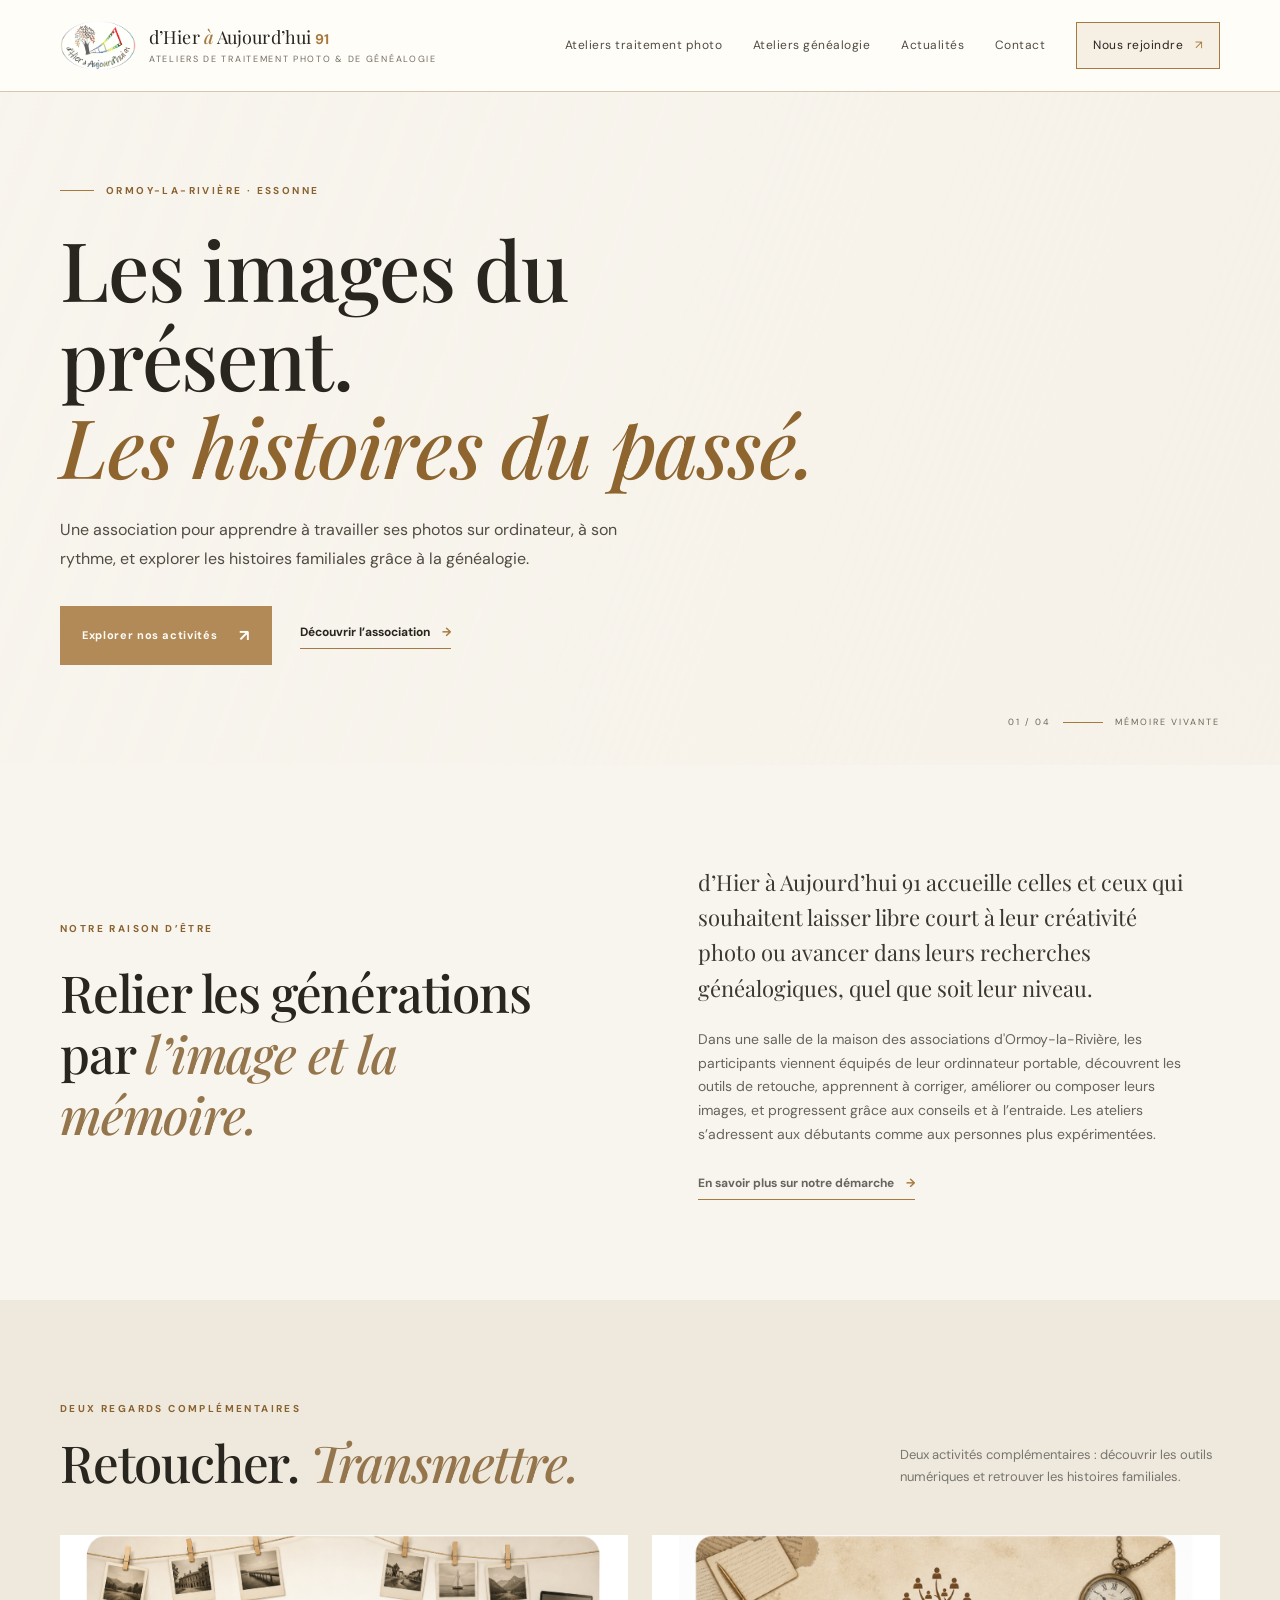
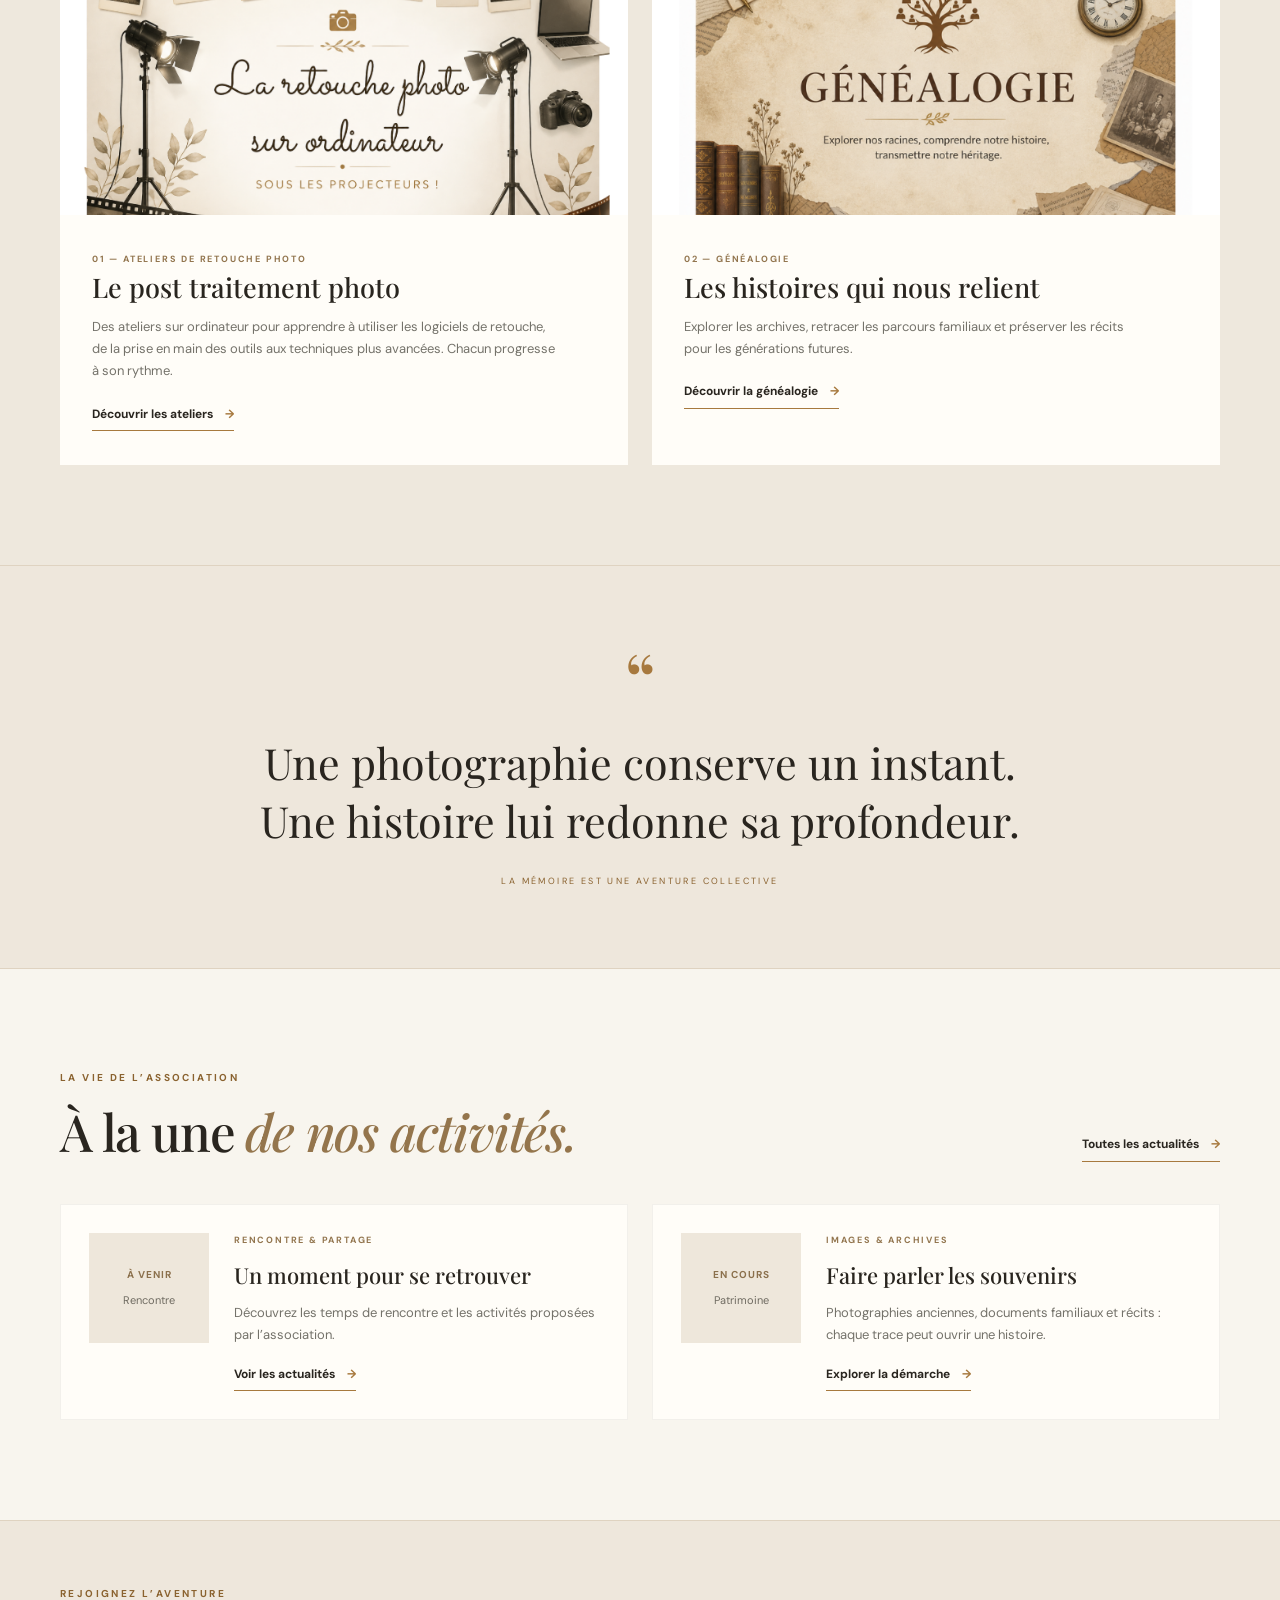
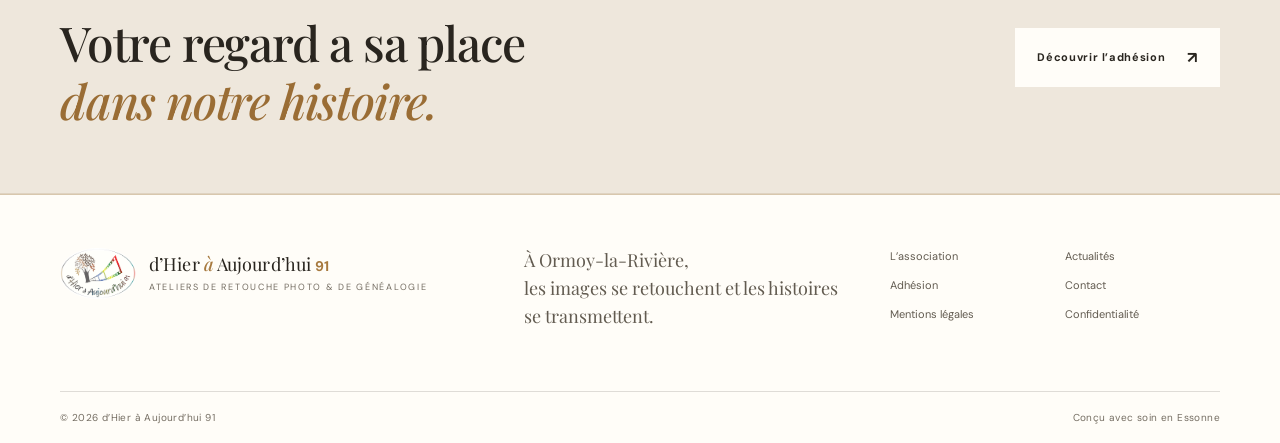
==== commit b79639a1: "Update index.html 91" ====
--- a/index.html
+++ b/index.html
@@ -92,7 +92,7 @@
       </div>
       
       <div class="intro-copy">
-        <p class="lead">d’Hier à Aujourd’hui accueille celles et ceux qui souhaitent laisser libre court à leur créativité photo ou avancer dans leurs recherches généalogiques, quel que soit leur niveau.</p>
+        <p class="lead">d’Hier à Aujourd’hui 91 accueille celles et ceux qui souhaitent laisser libre court à leur créativité photo ou avancer dans leurs recherches généalogiques, quel que soit leur niveau.</p>
         <p>Dans une salle de la maison des associations d'Ormoy-la-Rivière, les participants viennent équipés de leur ordinnateur portable, découvrent les outils de retouche, apprennent à corriger, améliorer ou composer leurs images, et progressent grâce aux conseils et à l’entraide. Les ateliers s’adressent aux débutants comme aux personnes plus expérimentées.</p>
         <a class="text-link" href="association.html">En savoir plus sur notre démarche <span aria-hidden="true">→</span>
         </a>
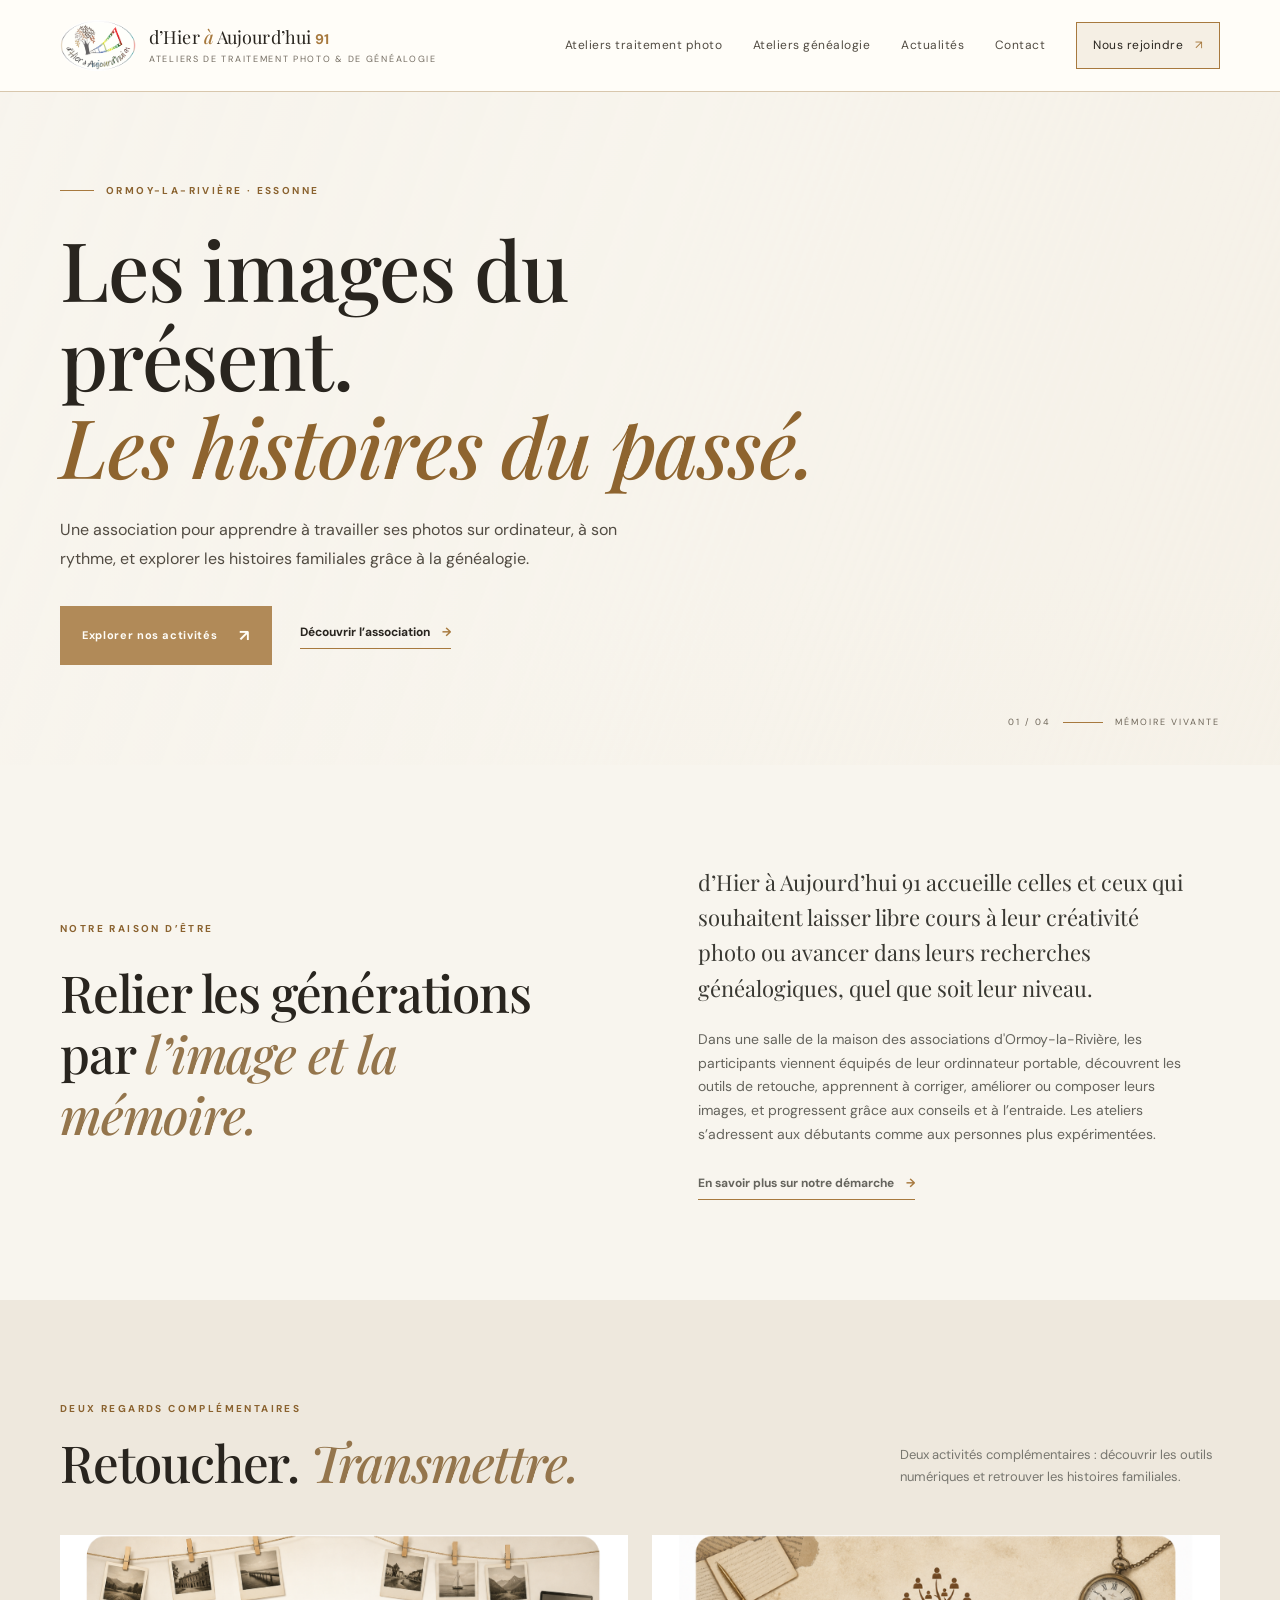
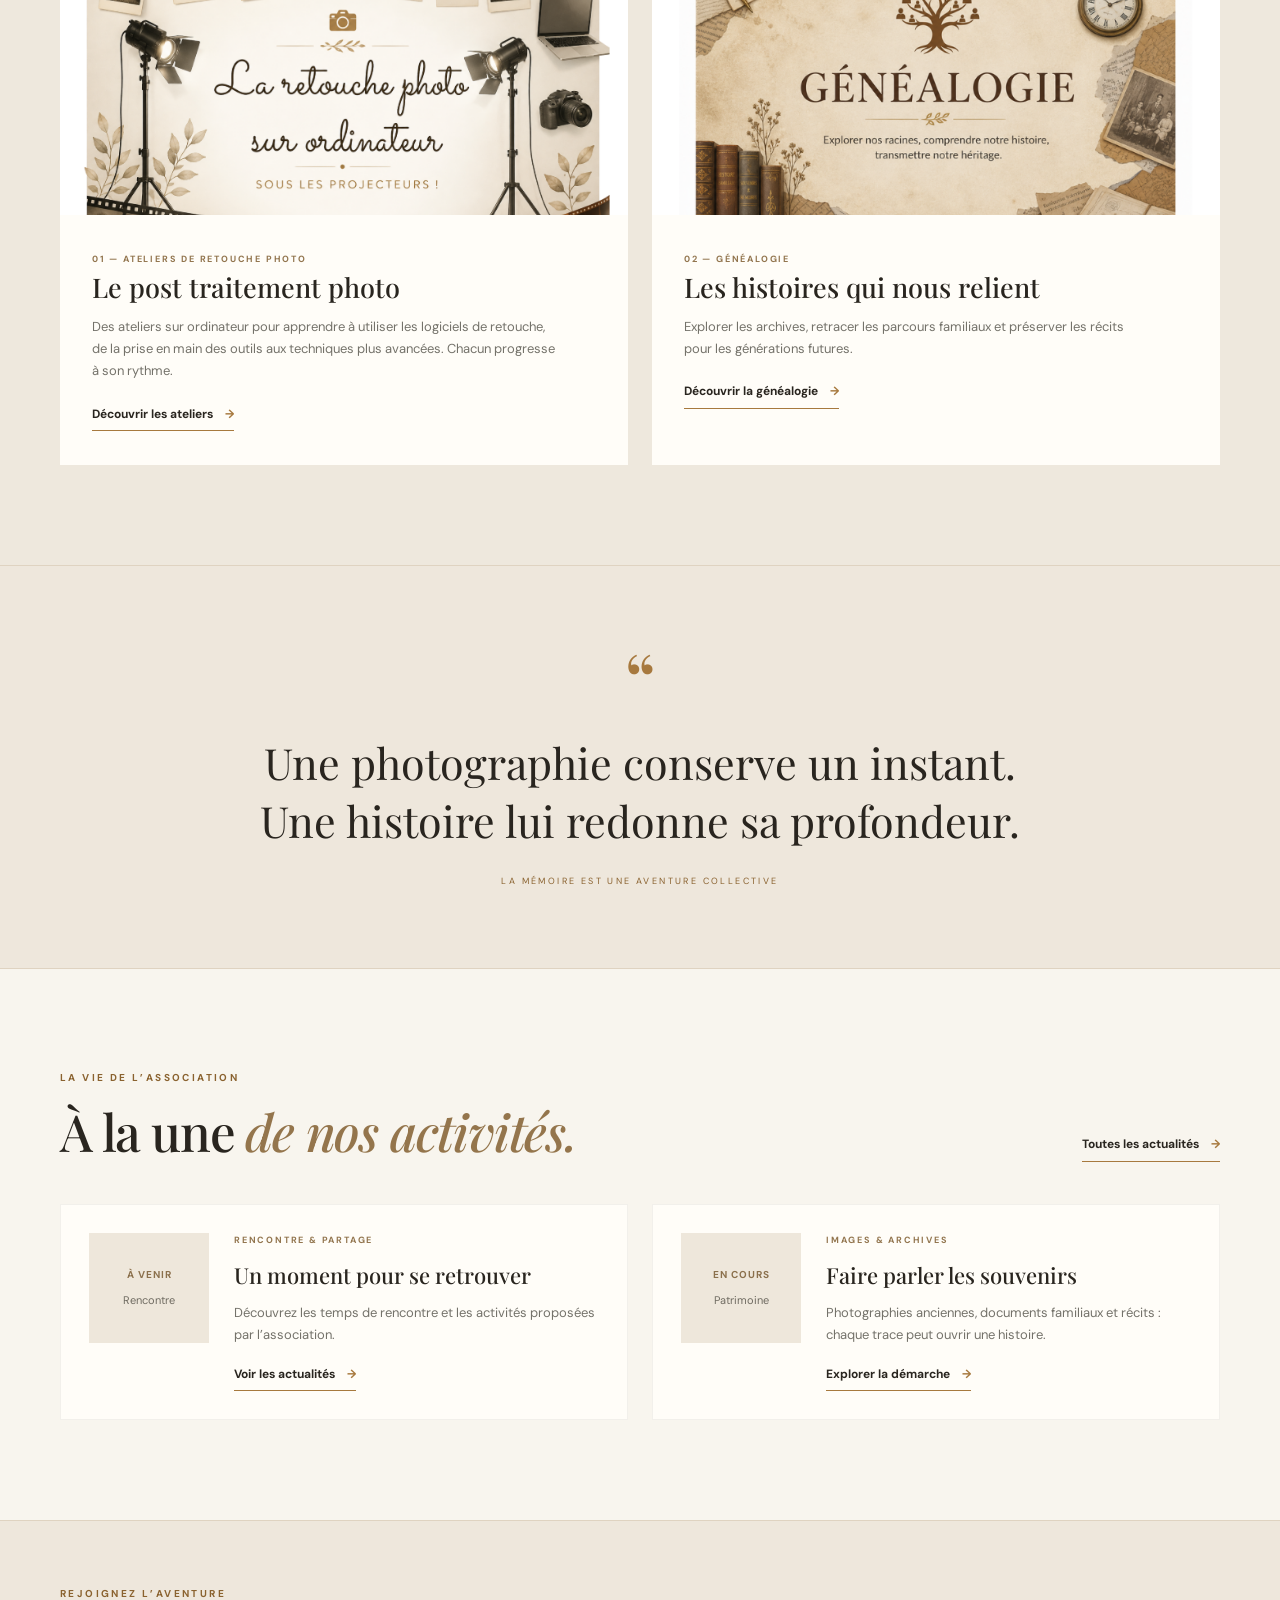
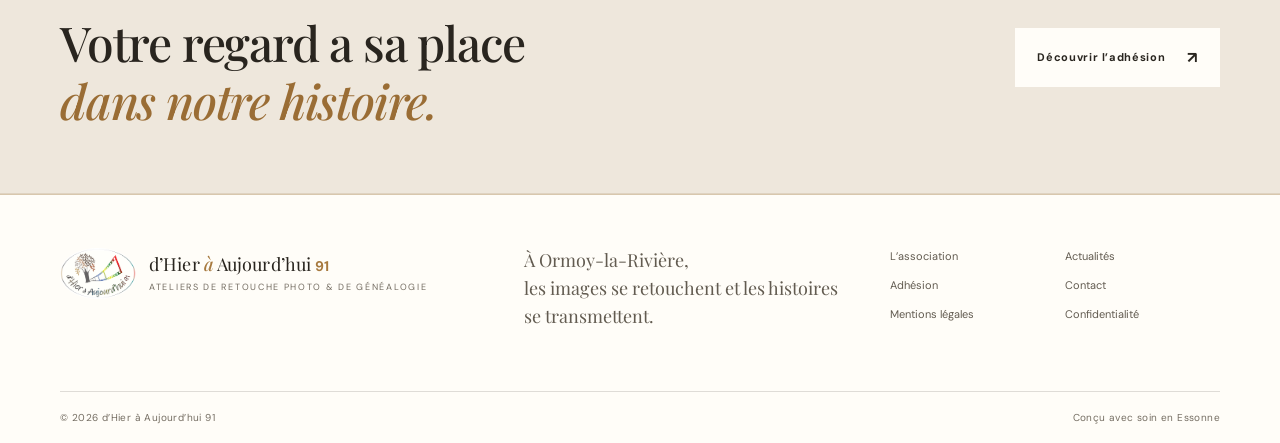
==== commit 09a434a0: "Update index.html tttttt/ssssssssssssssssssssssss" ====
--- a/index.html
+++ b/index.html
@@ -92,7 +92,7 @@
       </div>
       
       <div class="intro-copy">
-        <p class="lead">d’Hier à Aujourd’hui 91 accueille celles et ceux qui souhaitent laisser libre court à leur créativité photo ou avancer dans leurs recherches généalogiques, quel que soit leur niveau.</p>
+        <p class="lead">d’Hier à Aujourd’hui 91 accueille celles et ceux qui souhaitent laisser libre cours à leur créativité photo ou avancer dans leurs recherches généalogiques, quel que soit leur niveau.</p>
         <p>Dans une salle de la maison des associations d'Ormoy-la-Rivière, les participants viennent équipés de leur ordinnateur portable, découvrent les outils de retouche, apprennent à corriger, améliorer ou composer leurs images, et progressent grâce aux conseils et à l’entraide. Les ateliers s’adressent aux débutants comme aux personnes plus expérimentées.</p>
         <a class="text-link" href="association.html">En savoir plus sur notre démarche <span aria-hidden="true">→</span>
         </a>
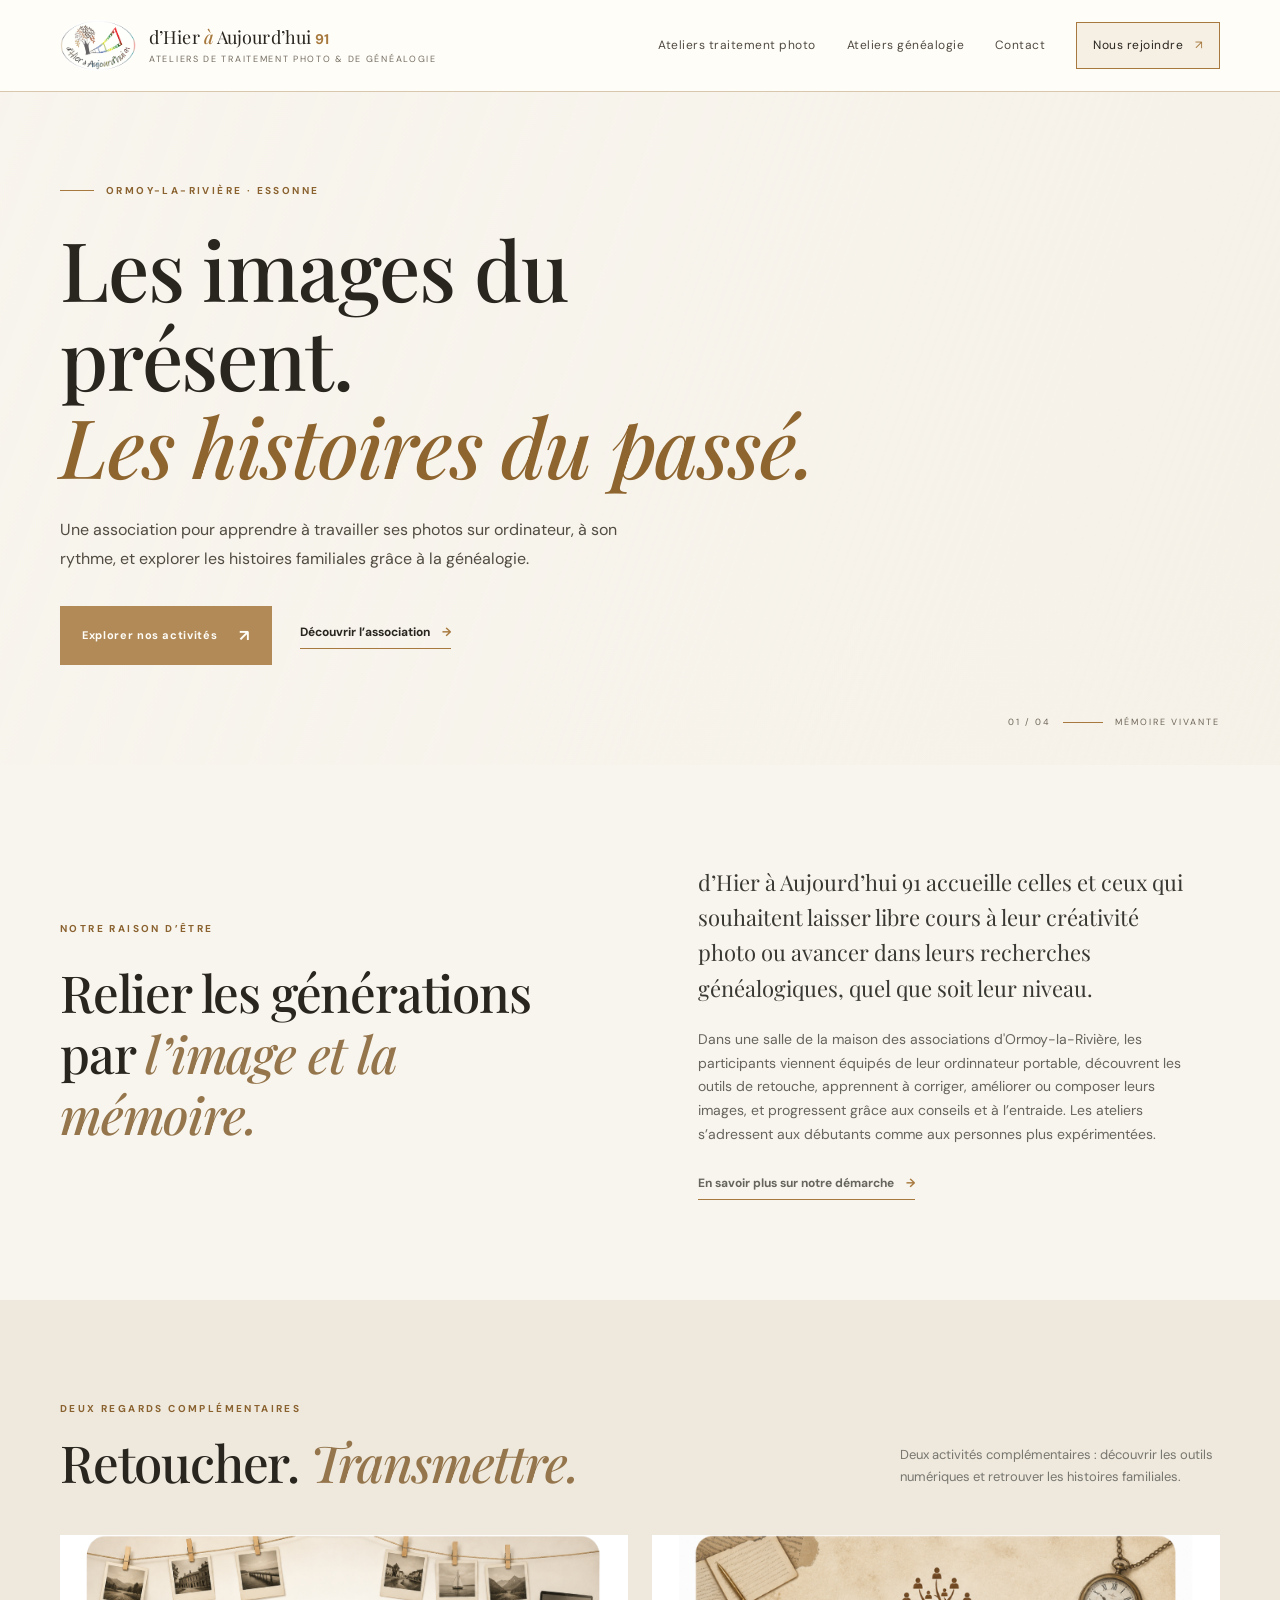
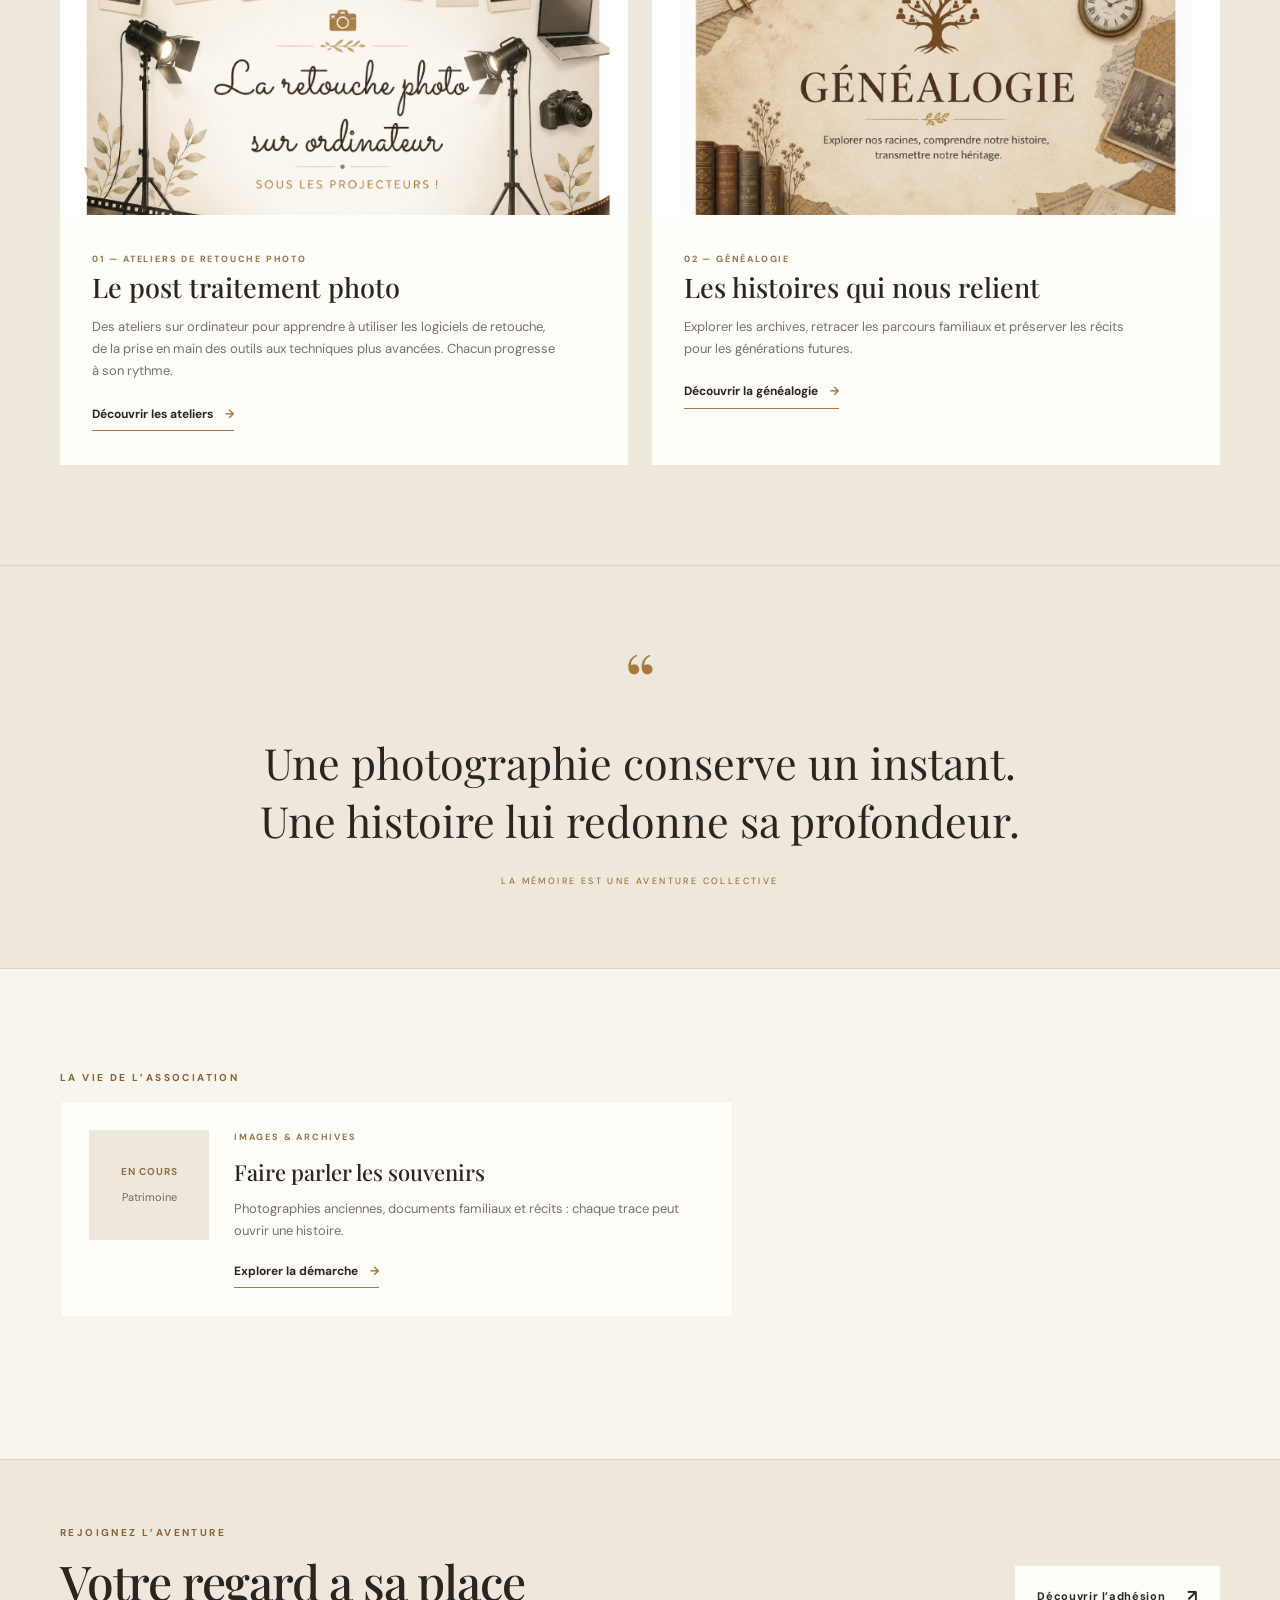
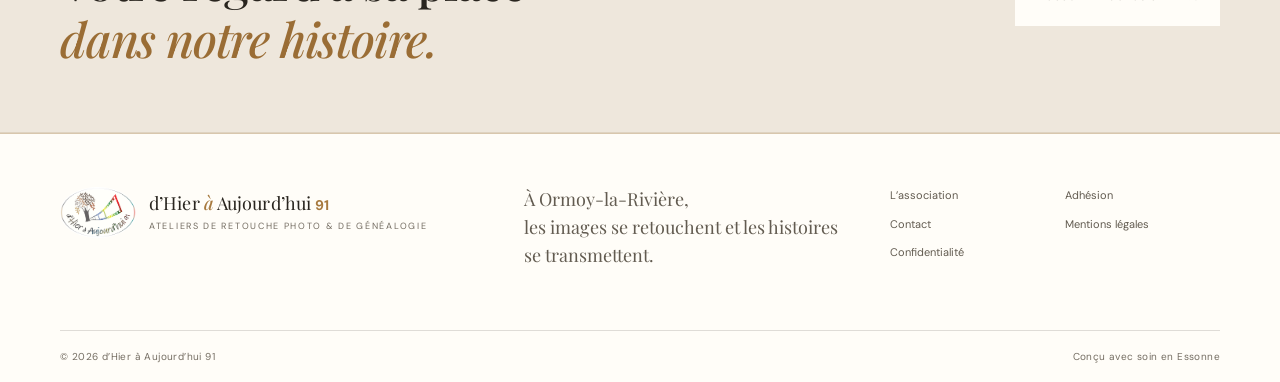
==== commit 50408a7c: "Update index.html mise invisible page actualitée" ====
--- a/index.html
+++ b/index.html
@@ -46,7 +46,7 @@
     <nav id="navigation" class="nav" aria-label="Navigation principale">
       <a href="photographie.html">Ateliers traitement photo</a>
       <a href="genealogie.html">Ateliers généalogie</a>
-      <a href="actualites.html">Actualités</a>
+      <!--<a href="actualites.html">Actualités</a>-->
       <a href="contact.html">Contact</a>
       <a class="nav-cta" href="adhesion.html">Nous rejoindre <span aria-hidden="true">↗</span>
       </a>
@@ -132,7 +132,7 @@
           </div>
         </article>
        
-        <!--rectangle bouton atelier retouche photo-->
+        <!--rectangle bouton atelier généalogie-->
         
         <article class="feature-card genea-card">
           <div class="feature-art art-archive" role="img" aria-label="Illustration vintage sur la généalogie, les archives et les racines familiales"><img src="accueil-genealogie.png" alt=""></div>
@@ -168,7 +168,7 @@
         
         <div>
           <p class="eyebrow dark-eyebrow">La vie de l’association</p>
-          <h2>À la une <em>de nos activités.</em>
+        <!--  <h2>À la une <em>de nos activités.</em>
           </h2>
         </div>
         
@@ -190,7 +190,7 @@
           <a class="text-link" href="actualites.html">Voir les actualités <span aria-hidden="true">→</span>
           </a>
         </div>
-      </article>
+      </article>-->
       
       <article class="news-card">
         <div class="news-date">
@@ -236,7 +236,7 @@
     <p>À Ormoy-la-Rivière,<br>les images se retouchent et les histoires se transmettent.</p>
     <div class="footer-links">
       <a href="association.html">L’association</a>
-      <a href="actualites.html">Actualités</a>
+      <!--<a href="actualites.html">Actualités</a>-->
       <a href="adhesion.html">Adhésion</a>
       <a href="contact.html">Contact</a>
       <a href="mentions-legales.html">Mentions légales</a>
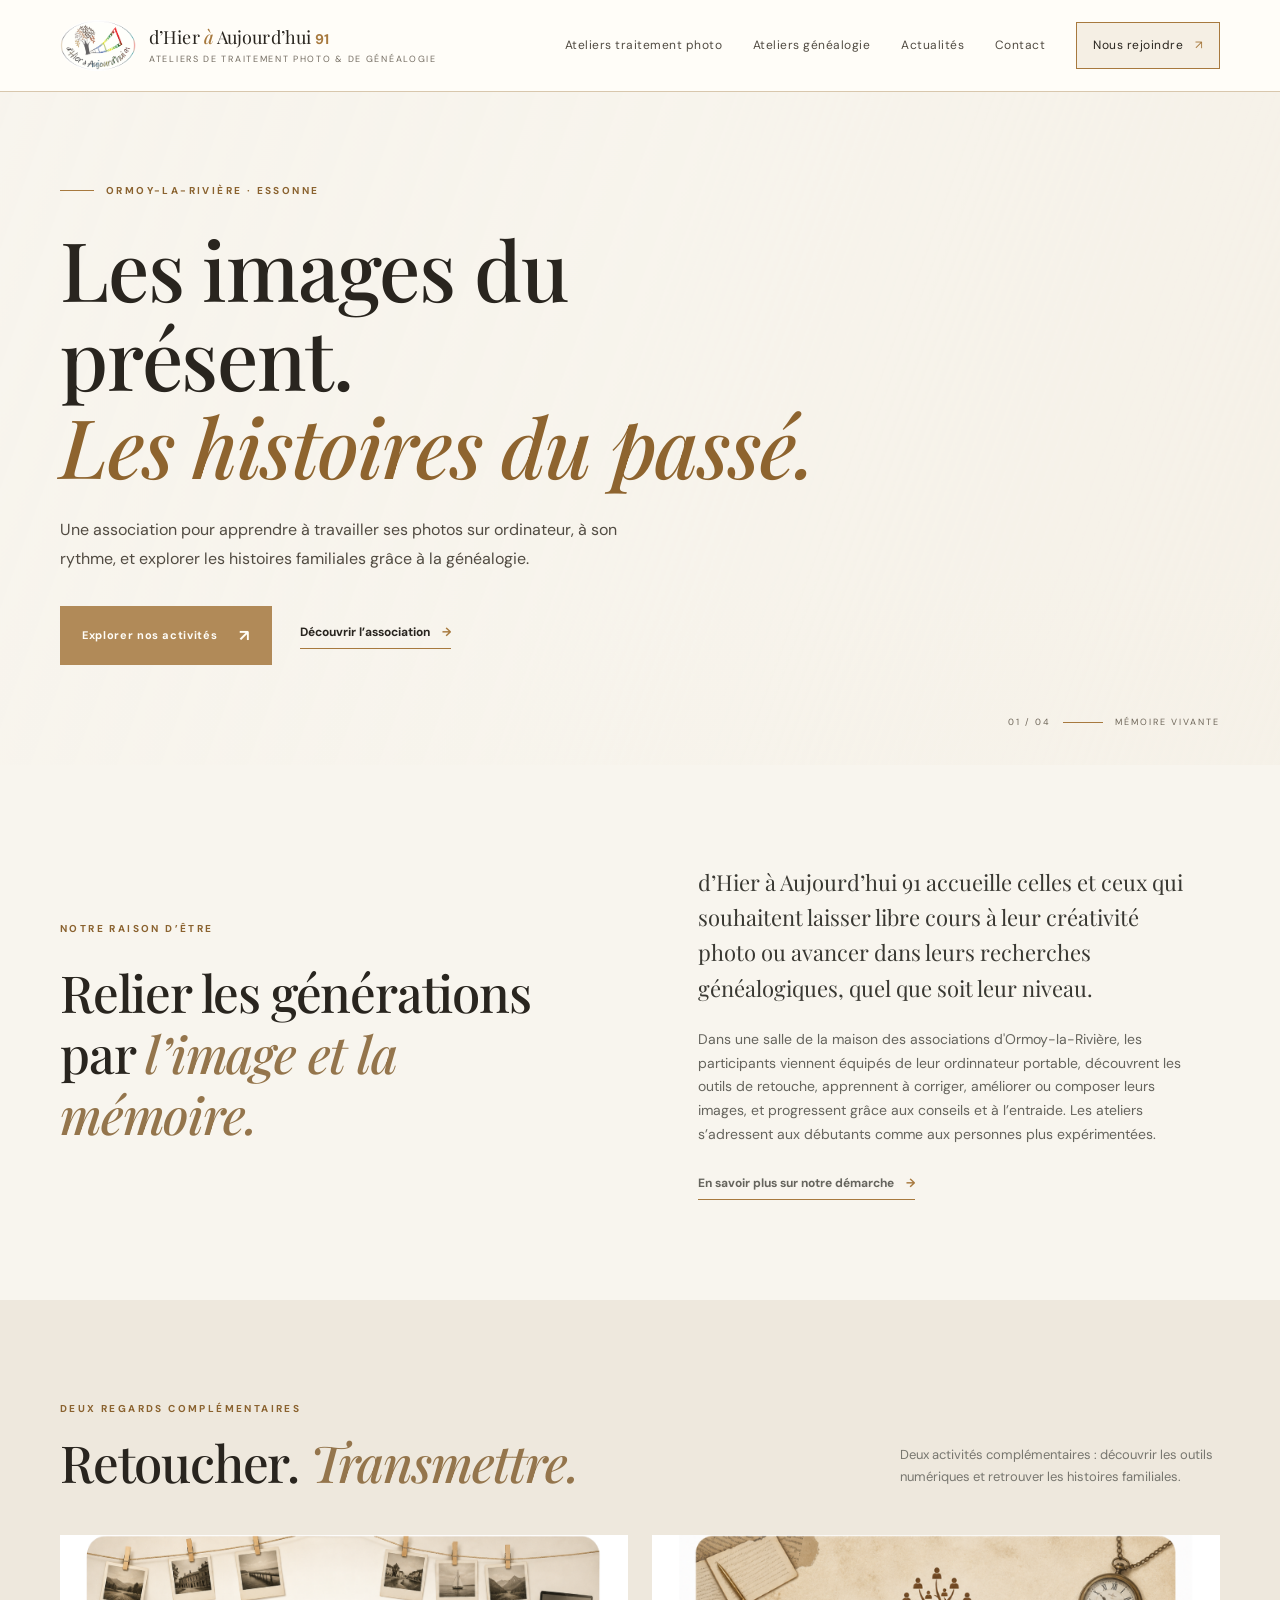
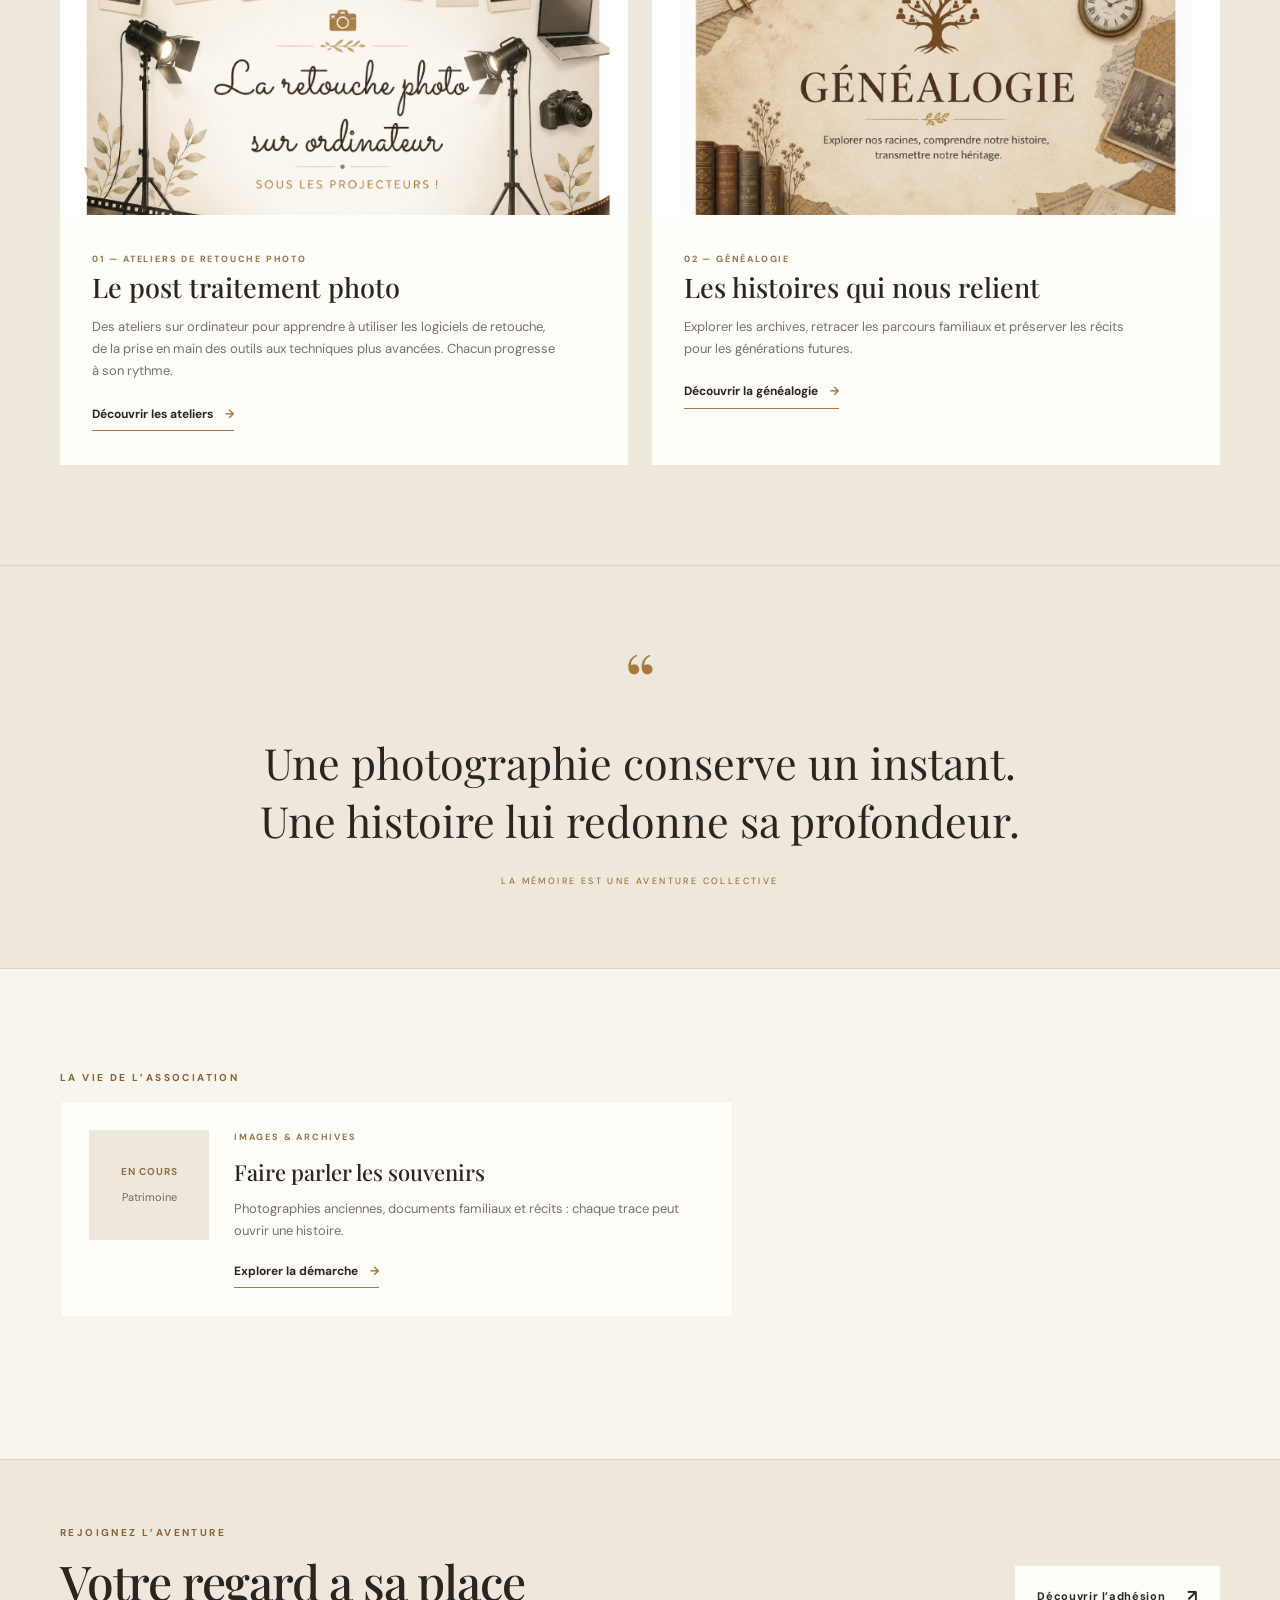
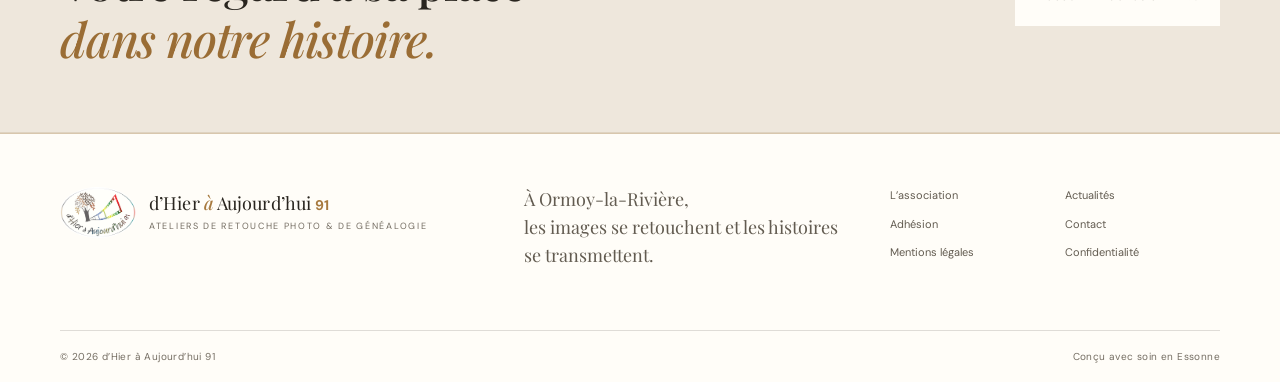
==== commit b238d86c: "Update index.html" ====
--- a/index.html
+++ b/index.html
@@ -46,7 +46,7 @@
     <nav id="navigation" class="nav" aria-label="Navigation principale">
       <a href="photographie.html">Ateliers traitement photo</a>
       <a href="genealogie.html">Ateliers généalogie</a>
-      <!--<a href="actualites.html">Actualités</a>-->
+      <a href="actualites.html">Actualités</a>
       <a href="contact.html">Contact</a>
       <a class="nav-cta" href="adhesion.html">Nous rejoindre <span aria-hidden="true">↗</span>
       </a>
@@ -236,7 +236,7 @@
     <p>À Ormoy-la-Rivière,<br>les images se retouchent et les histoires se transmettent.</p>
     <div class="footer-links">
       <a href="association.html">L’association</a>
-      <!--<a href="actualites.html">Actualités</a>-->
+      <a href="actualites.html">Actualités</a>
       <a href="adhesion.html">Adhésion</a>
       <a href="contact.html">Contact</a>
       <a href="mentions-legales.html">Mentions légales</a>
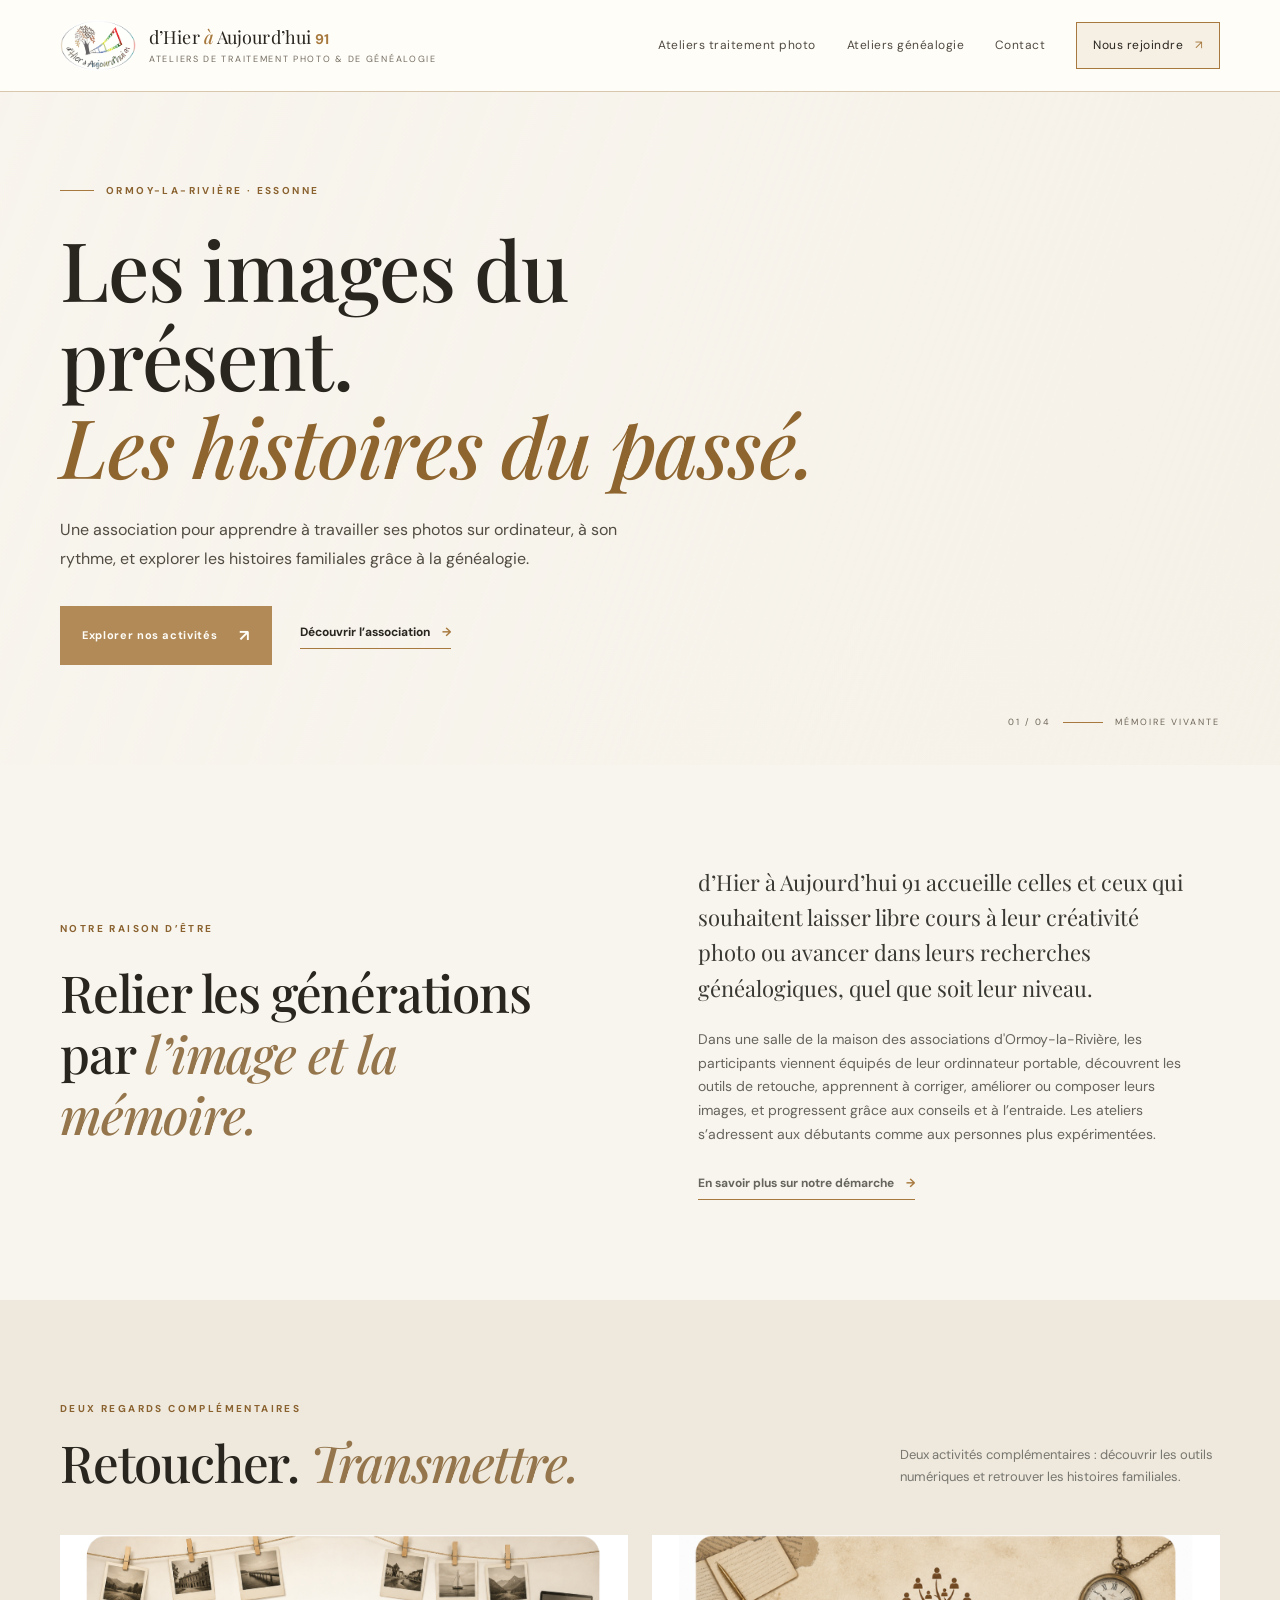
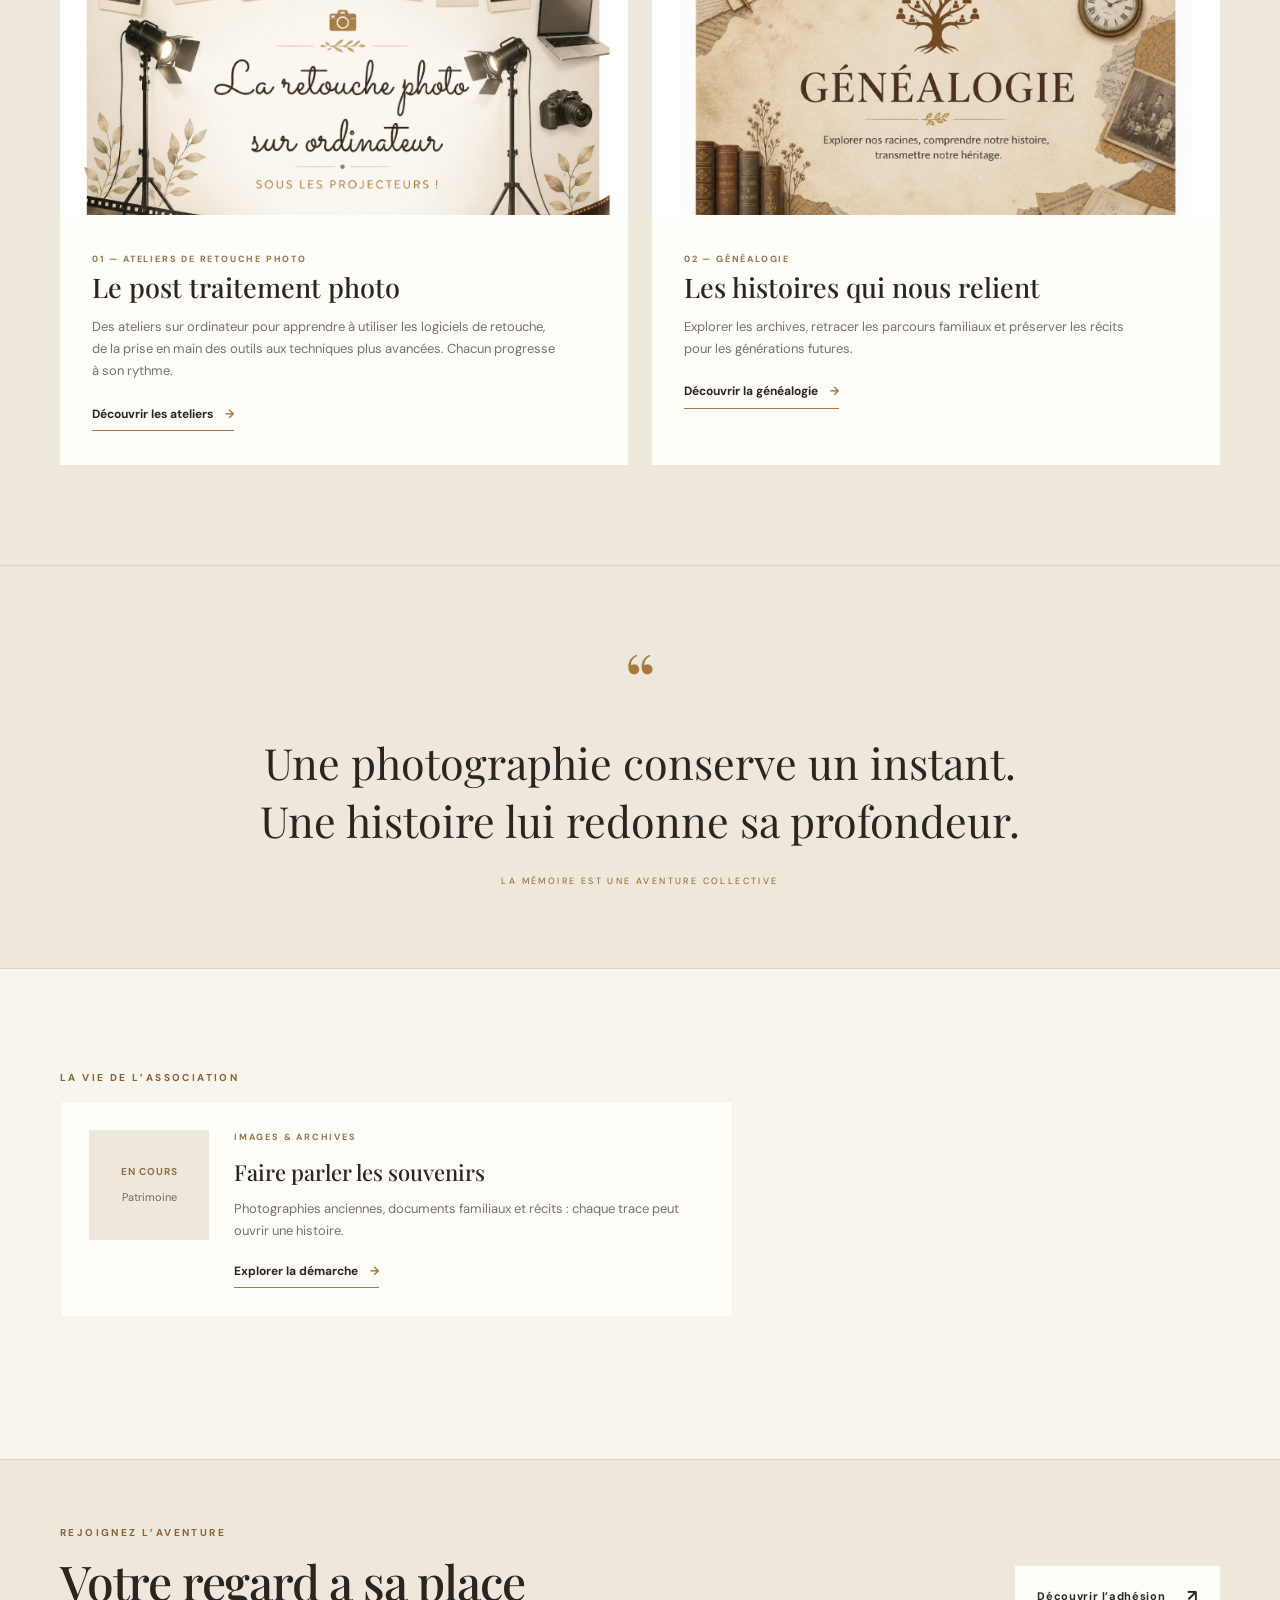
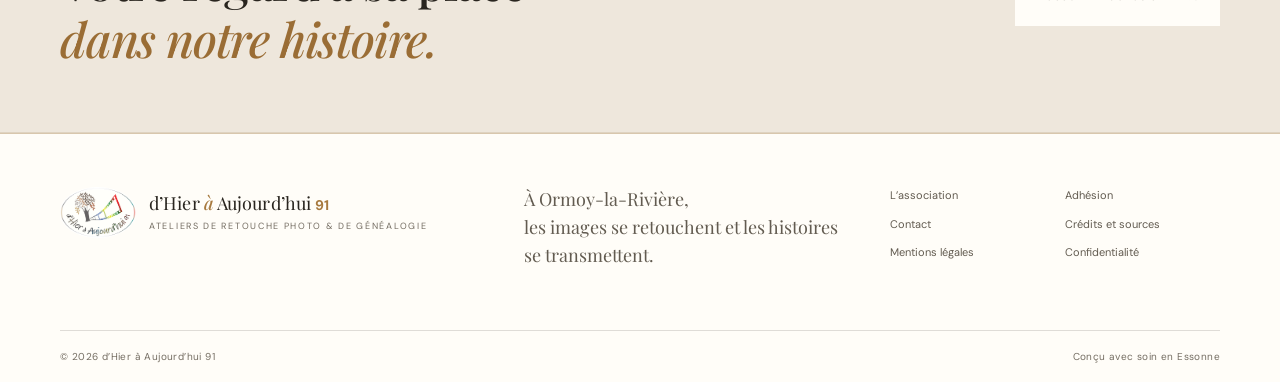
==== commit 532e4553: "nouvelle version v1.1.2 Suppression de la page actualitées. Ajout d'une page crédits et sources. S" ====
--- a/index.html
+++ b/index.html
@@ -46,7 +46,6 @@
     <nav id="navigation" class="nav" aria-label="Navigation principale">
       <a href="photographie.html">Ateliers traitement photo</a>
       <a href="genealogie.html">Ateliers généalogie</a>
-      <a href="actualites.html">Actualités</a>
       <a href="contact.html">Contact</a>
       <a class="nav-cta" href="adhesion.html">Nous rejoindre <span aria-hidden="true">↗</span>
       </a>
@@ -171,9 +170,6 @@
         <!--  <h2>À la une <em>de nos activités.</em>
           </h2>
         </div>
-        
-        <a class="text-link" href="actualites.html">Toutes les actualités <span aria-hidden="true">→</span>
-        </a>
       </div>
       
     <div class="news-grid">
@@ -187,8 +183,6 @@
           <p class="card-number">RENCONTRE & PARTAGE</p>
           <h3>Un moment pour se retrouver</h3>
           <p>Découvrez les temps de rencontre et les activités proposées par l’association.</p>
-          <a class="text-link" href="actualites.html">Voir les actualités <span aria-hidden="true">→</span>
-          </a>
         </div>
       </article>-->
       
@@ -236,10 +230,10 @@
     <p>À Ormoy-la-Rivière,<br>les images se retouchent et les histoires se transmettent.</p>
     <div class="footer-links">
       <a href="association.html">L’association</a>
-      <a href="actualites.html">Actualités</a>
       <a href="adhesion.html">Adhésion</a>
       <a href="contact.html">Contact</a>
-      <a href="mentions-legales.html">Mentions légales</a>
+      <a href="credits-sources.html">Crédits et sources</a>
+          <a href="mentions-legales.html">Mentions légales</a>
       <a href="politique-confidentialite.html">Confidentialité</a>
     </div>
   </div>
